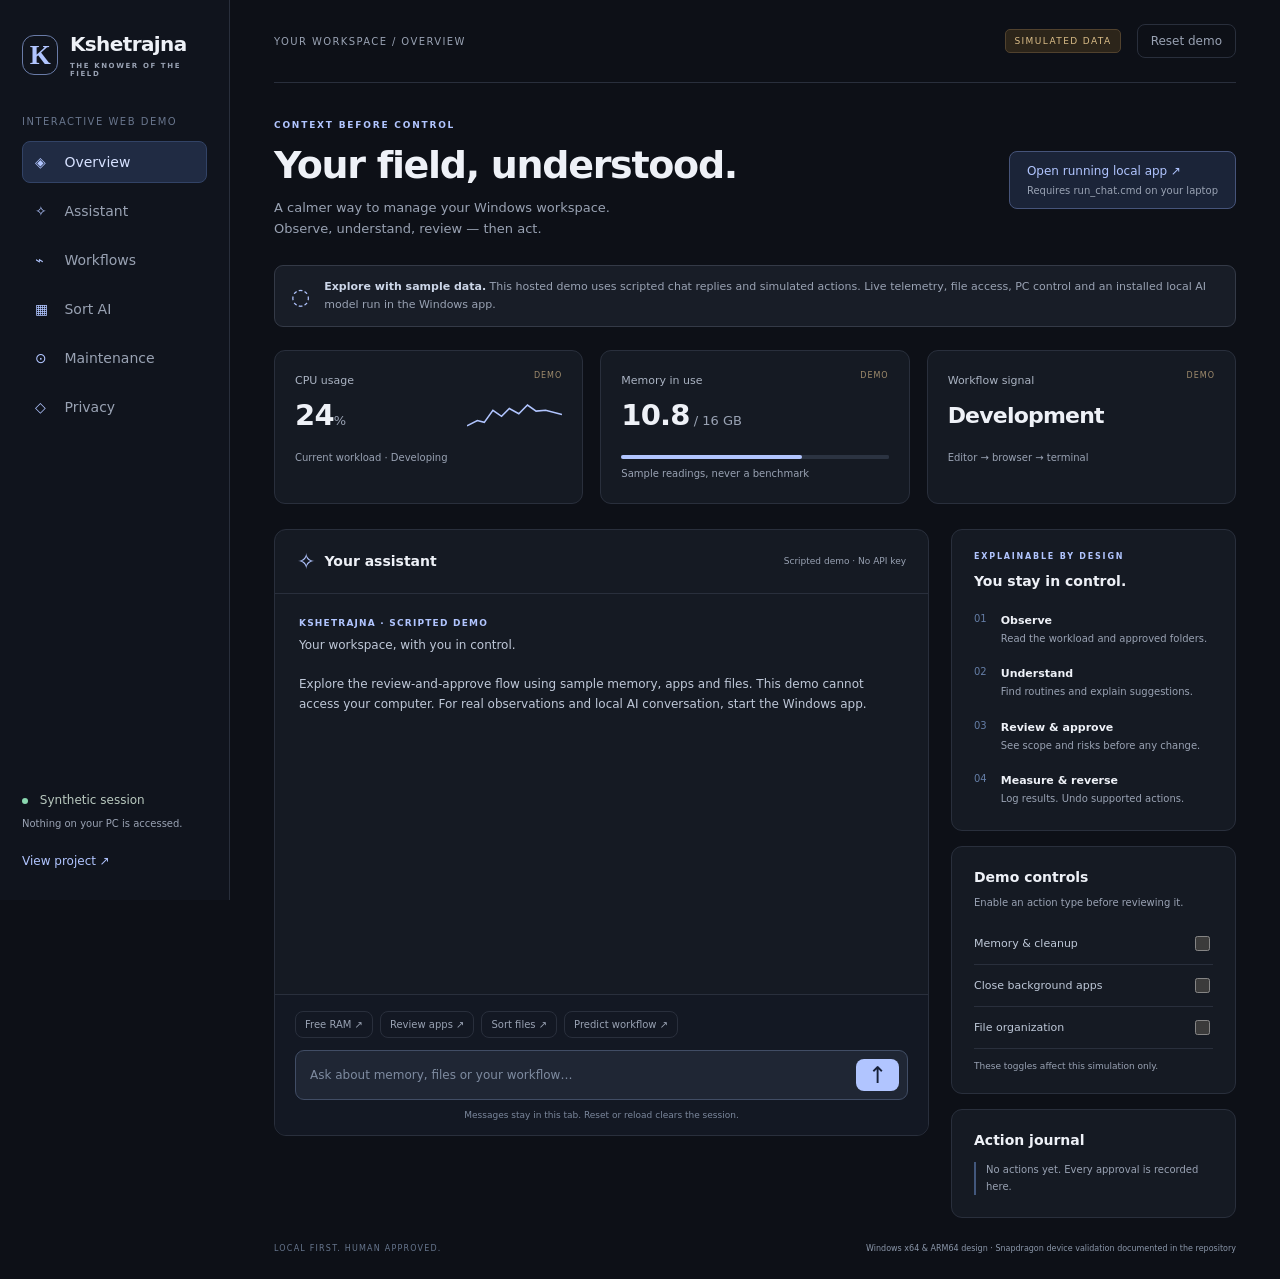
==== web-demo/index.html @ a4f3ab40 "Integrate local AI chat, reviewed PC controls and Vercel web demo" ====
<!doctype html>
<html lang="en">
<head>
  <meta charset="utf-8">
  <meta name="viewport" content="width=device-width, initial-scale=1">
  <meta name="description" content="Explore Kshetrajna, a privacy-first Windows assistant for workflows, resources and local files. Interactive synthetic demo.">
  <title>Kshetrajna — Your field, understood</title>
  <link rel="stylesheet" href="styles.css">
  <script src="demo.js" defer></script>
</head>
<body>
  <aside class="sidebar">
    <a class="brand" href="#"><span class="brand-mark">K</span><span>Kshetrajna<small>THE KNOWER OF THE FIELD</small></span></a>
    <div class="edition">INTERACTIVE WEB DEMO</div>
    <nav aria-label="Explore the demo">
      <button class="nav-item active" data-prompt="Show my PC overview"><span>◈</span> Overview</button>
      <button class="nav-item" data-prompt="Help me free RAM"><span>✧</span> Assistant</button>
      <button class="nav-item" data-prompt="Predict my next workflow"><span>⌁</span> Workflows</button>
      <button class="nav-item" data-prompt="Organize my Downloads"><span>▦</span> Sort AI</button>
      <button class="nav-item" data-prompt="Review temporary files"><span>⊙</span> Maintenance</button>
      <button class="nav-item" data-prompt="Explain privacy controls"><span>◇</span> Privacy</button>
    </nav>
    <div class="sidebar-bottom"><span class="status-dot"></span> Synthetic session<small>Nothing on your PC is accessed.</small><a href="https://github.com/Team-SankatMochan/KSHETRAJNA-OS/tree/experimental/sort-ai-jarvis" target="_blank" rel="noopener noreferrer">View project ↗</a></div>
  </aside>
  <main>
    <header><span>YOUR WORKSPACE / OVERVIEW</span><div class="header-actions"><span class="demo-badge">SIMULATED DATA</span><button id="reset" class="quiet">Reset demo</button></div></header>
    <section class="intro"><div><div class="eyebrow">CONTEXT BEFORE CONTROL</div><h1>Your field, understood.</h1><p>A calmer way to manage your Windows workspace.<br>Observe, understand, review — then act.</p></div><a class="local-link" href="http://127.0.0.1:8765/#chat">Open running local app ↗<small>Requires run_chat.cmd on your laptop</small></a></section>
    <div class="notice"><span>◌</span><p><strong>Explore with sample data.</strong> This hosted demo uses scripted chat replies and simulated actions. Live telemetry, file access, PC control and an installed local AI model run in the Windows app.</p></div>
    <section class="metrics" aria-label="Synthetic system metrics">
      <article class="metric"><span>CPU usage <small>DEMO</small></span><div><strong>24<span>%</span></strong><svg viewBox="0 0 110 35" aria-hidden="true"><path d="M0 30 L12 24 L20 26 L30 12 L40 19 L49 10 L60 16 L70 6 L80 13 L91 12 L110 17"/></svg></div><p>Current workload · Developing</p></article>
      <article class="metric"><span>Memory in use <small>DEMO</small></span><div><strong id="memory">10.8<span> / 16 GB</span></strong></div><progress id="memory-bar" max="16" value="10.8" aria-label="Synthetic RAM usage"></progress><p>Sample readings, never a benchmark</p></article>
      <article class="metric"><span>Workflow signal <small>DEMO</small></span><div><strong class="word">Development</strong></div><p>Editor → browser → terminal</p></article>
    </section>
    <section class="workspace">
      <div class="chat-panel">
        <div class="panel-heading"><div><span class="assistant-symbol">✧</span><h2>Your assistant</h2></div><span class="muted">Scripted demo · No API key</span></div>
        <div id="messages" class="messages" role="log" aria-label="Demo conversation" aria-live="polite"></div>
        <div class="composer-wrap"><div class="shortcuts"><button data-prompt="Help me free RAM">Free RAM ↗</button><button data-prompt="Review idle apps">Review apps ↗</button><button data-prompt="Organize my Downloads">Sort files ↗</button><button data-prompt="Predict my next workflow">Predict workflow ↗</button></div><form id="chat-form"><label class="sr-only" for="prompt">Ask the demo assistant</label><input id="prompt" placeholder="Ask about memory, files or your workflow…" maxlength="2000" autocomplete="off"><button type="submit" aria-label="Send message">↑</button></form><small>Messages stay in this tab. Reset or reload clears the session.</small></div>
      </div>
      <aside class="insights">
        <article class="side-card"><div class="eyebrow">EXPLAINABLE BY DESIGN</div><h2>You stay in control.</h2><ol><li><span>01</span><div><strong>Observe</strong><p>Read the workload and approved folders.</p></div></li><li><span>02</span><div><strong>Understand</strong><p>Find routines and explain suggestions.</p></div></li><li><span>03</span><div><strong>Review & approve</strong><p>See scope and risks before any change.</p></div></li><li><span>04</span><div><strong>Measure & reverse</strong><p>Log results. Undo supported actions.</p></div></li></ol></article>
        <article class="side-card controls"><h2>Demo controls</h2><p>Enable an action type before reviewing it.</p><label><span>Memory & cleanup</span><input id="allow-maintenance" type="checkbox"></label><label><span>Close background apps</span><input id="allow-close" type="checkbox"></label><label><span>File organization</span><input id="allow-sort" type="checkbox"></label><small>These toggles affect this simulation only.</small></article>
        <article class="side-card journal"><h2>Action journal</h2><ul id="journal"><li>No actions yet. Every approval is recorded here.</li></ul></article>
      </aside>
    </section>
    <footer>LOCAL FIRST. HUMAN APPROVED.<span>Windows x64 & ARM64 design · Snapdragon device validation documented in the repository</span></footer>
  </main>
  <dialog id="review-dialog" aria-labelledby="review-title"><div class="eyebrow">REVIEW BEFORE APPROVAL · DEMO</div><h2 id="review-title"></h2><p id="review-detail"></p><p id="review-risk" class="risk"></p><div class="dialog-actions"><button id="cancel-review" class="quiet">Cancel</button><button id="approve-review" class="primary">Approve simulation</button></div></dialog>
</body>
</html>
---- web-demo/styles.css ----
:root{color-scheme:dark;--bg:#0d1017;--panel:#151a23;--line:#292f3c;--muted:#99a2b3;--text:#eef1f7;--accent:#b1c5ff;--green:#8bd8b0;font-family:Inter,Segoe UI,system-ui,sans-serif;font-size:14px}
*{box-sizing:border-box}body{margin:0;background:var(--bg);color:var(--text)}button,input{font:inherit}button,a,input{outline-offset:4px}button{cursor:pointer}button:disabled{cursor:default;opacity:.55}a{color:var(--accent);text-decoration:none}p{color:var(--muted);line-height:1.65}button{border:1px solid var(--line);color:var(--text);background:#1b2230;border-radius:8px;padding:9px 13px}button:hover:not(:disabled){border-color:#7f93c9;background:#263045}.sidebar{position:fixed;inset:0 auto 0 0;width:230px;border-right:1px solid var(--line);padding:32px 22px;background:#10141d;display:flex;flex-direction:column}.brand{display:flex;gap:12px;align-items:center;color:var(--text);font-size:20px;font-weight:650;letter-spacing:-.6px}.brand-mark{display:grid;place-items:center;width:38px;height:40px;border:1px solid #697ba7;border-radius:12px;color:var(--accent);font-family:Georgia,serif;font-size:27px}.brand small{display:block;font-size:7px;letter-spacing:1.6px;color:var(--muted);margin-top:6px}.edition{margin:38px 0 14px;color:#68758c;font-size:10px;letter-spacing:1.5px}nav{display:grid;gap:7px}.nav-item{text-align:left;background:none;border-color:transparent;color:var(--muted);padding:12px}.nav-item span{display:inline-block;width:25px;color:var(--accent)}.nav-item.active{background:#202b43;color:#d6e1ff;border-color:#324366}.sidebar-bottom{margin-top:auto;padding-top:35px;color:#b9c9bf;font-size:12px}.status-dot{display:inline-block;width:6px;height:6px;border-radius:50%;background:var(--green);margin-right:8px}.sidebar-bottom small{display:block;margin-top:9px;color:var(--muted);line-height:1.6}.sidebar-bottom a{display:inline-block;margin-top:22px}main{margin-left:230px;padding:0 44px;max-width:1600px}header{height:83px;display:flex;align-items:center;justify-content:space-between;border-bottom:1px solid var(--line);font-size:10px;letter-spacing:1.4px;color:var(--muted)}.header-actions{display:flex;gap:16px;align-items:center}.demo-badge{color:#dabd88;background:#2c251a;border:1px solid #51422e;padding:6px 8px;border-radius:5px;font-size:9px}.quiet{background:transparent;color:var(--muted);font-size:12px}.intro{padding:37px 0 25px;display:flex;align-items:center;justify-content:space-between;gap:25px}.eyebrow{font-size:9px;letter-spacing:1.8px;color:var(--accent);font-weight:650}h1{font-size:38px;letter-spacing:-1.3px;font-weight:550;margin:13px 0 10px}.intro p{margin:0;font-size:13px}.local-link{border:1px solid #46547a;background:#1b2438;border-radius:8px;padding:12px 17px;font-size:12px}.local-link small{display:block;margin-top:7px;color:var(--muted);font-size:10px}.notice{border:1px solid #343a47;border-radius:9px;display:flex;align-items:center;gap:14px;padding:12px 16px;background:#181d27;margin-bottom:23px}.notice>span{font-size:22px;color:var(--accent)}.notice p{font-size:11px;margin:0}.notice strong{color:#ccd6e8}.metrics{display:grid;grid-template-columns:1fr 1fr 1fr;gap:17px;margin-bottom:25px}.metric{background:var(--panel);border:1px solid var(--line);border-radius:11px;padding:20px}.metric>span{color:#aab3c2;font-size:11px}.metric small{float:right;font-size:8px;letter-spacing:1px;color:#a08c6d}.metric>div{display:flex;align-items:center;justify-content:space-between;min-height:56px}.metric strong{font-size:29px;font-weight:550;letter-spacing:-.8px}.metric strong span{font-size:13px;color:var(--muted);font-weight:400;letter-spacing:0}.metric .word{font-size:22px}.metric svg{width:95px;height:34px}.metric svg path{stroke:var(--accent);stroke-width:1.8;fill:none}.metric p{font-size:10px;margin:7px 0 0}progress{appearance:none;width:100%;height:4px;border:0;border-radius:4px;background:#2b3341}progress::-webkit-progress-bar{background:#2b3341;border-radius:4px}progress::-webkit-progress-value{background:var(--accent);border-radius:4px}progress::-moz-progress-bar{background:var(--accent);border-radius:4px}.workspace{display:grid;grid-template-columns:minmax(0,1fr) 285px;gap:22px;align-items:start}.chat-panel{border:1px solid var(--line);border-radius:12px;background:var(--panel);overflow:hidden}.panel-heading{display:flex;justify-content:space-between;align-items:center;gap:12px;padding:19px 22px;border-bottom:1px solid var(--line)}.panel-heading>div{display:flex;align-items:center;gap:9px}.assistant-symbol{color:var(--accent);font-size:22px}h2{font-size:14px;font-weight:550;margin:0}.muted{font-size:9px;color:var(--muted)}.messages{height:400px;overflow-y:auto;padding:24px;scroll-behavior:smooth}.message{margin:0 0 25px}.speaker{font-size:9px;letter-spacing:1.2px;font-weight:600;color:var(--accent);margin-bottom:8px}.message.user .speaker{color:#bfb0dc}.message p{font-size:12px;margin:0;white-space:pre-wrap;color:#bfc8d8}.action-card{border:1px solid #3b4761;border-radius:9px;margin-top:13px;padding:15px;background:#1b2331}.action-card h3{font-size:12px;margin:0 0 6px;font-weight:550}.action-card p{font-size:11px}.action-card button{margin-top:12px;font-size:11px}.action-card small{display:block;font-size:10px;color:#b3bcce;margin-top:8px;line-height:1.5}.composer-wrap{padding:16px 20px 15px;border-top:1px solid var(--line);background:#131823}.shortcuts{display:flex;gap:7px;flex-wrap:wrap;margin-bottom:12px}.shortcuts button{background:transparent;font-size:10px;color:var(--muted);padding:7px 9px}form{display:flex;gap:10px;background:#1f2634;padding:8px;border:1px solid #414d65;border-radius:9px}form input{width:100%;background:transparent;color:var(--text);border:0;padding:4px 6px;font-size:12px}form input::placeholder{color:#7e8ba0}form button{background:var(--accent);color:#172137;padding:2px 11px;font-size:23px;border-color:transparent}.composer-wrap>small{display:block;font-size:9px;color:#7b879c;margin-top:10px;text-align:center}.insights{display:grid;gap:15px}.side-card{padding:22px;border:1px solid var(--line);border-radius:11px;background:var(--panel)}.side-card>.eyebrow{font-size:8px;margin-bottom:12px}.side-card ol{list-style:none;padding:0;margin:22px 0 0;display:grid;gap:17px}.side-card li{display:flex;gap:14px}.side-card li>span{font-size:10px;color:#647da5;padding-top:2px}.side-card strong{font-size:11px;font-weight:550}.side-card li p{font-size:10px;margin:4px 0 0}.controls>p{font-size:10px;margin:10px 0 12px}.controls label{display:flex;justify-content:space-between;align-items:center;gap:8px;font-size:11px;color:#bec8d8;padding:10px 0;border-bottom:1px solid var(--line)}.controls input{accent-color:#adc3ff;width:15px;height:15px}.controls small{font-size:9px;color:var(--muted);display:block;margin-top:12px}.journal ul{padding:0;list-style:none;margin:14px 0 0;display:grid;gap:12px}.journal li{font-size:10px;color:var(--muted);line-height:1.65;display:block;border-left:2px solid #42577c;padding-left:10px}footer{display:flex;justify-content:space-between;gap:20px;color:#66758d;font-size:8px;letter-spacing:1.2px;padding:26px 0}footer span{letter-spacing:0;color:#8a96a9;text-align:right}dialog{width:min(490px,calc(100% - 30px));background:#1a202d;border:1px solid #526184;border-radius:14px;padding:27px;color:var(--text)}dialog::backdrop{background:#060912bb}dialog h2{font-size:20px;margin-top:14px}dialog p{font-size:13px;white-space:pre-wrap}.risk{border:1px solid #625038;background:#2a241d;padding:12px;border-radius:7px;color:#e0c295}.dialog-actions{display:flex;justify-content:flex-end;gap:12px;margin-top:24px}.primary{background:var(--accent);color:#19223a;border-color:var(--accent)}.sr-only{position:absolute;width:1px;height:1px;padding:0;overflow:hidden;clip:rect(0,0,0,0);white-space:nowrap;border:0}
@media(min-width:1500px){main{padding:0 65px}.messages{height:440px}}
@media(max-width:1100px){.sidebar{width:195px;padding:28px 17px}.brand{font-size:17px}main{margin-left:195px;padding:0 25px}.workspace{grid-template-columns:minmax(0,1fr) 245px}.metric{padding:16px}.metric svg{width:60px}.metric .word{font-size:18px}.panel-heading{align-items:start;flex-direction:column;gap:5px}}
@media(max-width:850px){.sidebar{position:static;width:100%;padding:18px 22px;border-bottom:1px solid var(--line);border-right:0}.edition,.sidebar-bottom{display:none}nav{display:flex;overflow:auto;margin-top:16px;gap:4px}.nav-item{white-space:nowrap;font-size:11px;padding:8px}.nav-item span{width:18px}main{margin:0;padding:0 22px}header{height:65px}.workspace{grid-template-columns:1fr}.insights{grid-template-columns:1fr 1fr}.journal{grid-column:1/-1}.intro{padding-top:29px}.metrics{gap:10px}.metric strong{font-size:23px}.metric .word{font-size:17px}.metric svg{display:none}.messages{height:390px}.panel-heading{flex-direction:row;align-items:center}}
@media(max-width:520px){main{padding:0 16px}header>span{font-size:8px;letter-spacing:.6px}.header-actions{gap:7px}.demo-badge{font-size:7px}h1{font-size:31px}.intro{display:block}.local-link{display:inline-block;margin-top:20px}.metrics{grid-template-columns:1fr}.metric>div{min-height:40px}.metric{padding:15px}.metric svg{display:block;width:100px}.metric strong{font-size:25px}.metric .word{font-size:22px}.metric p{font-size:10px}.insights{grid-template-columns:1fr}.journal{grid-column:auto}.notice{align-items:start}.notice p{font-size:10px}.messages{padding:19px;height:360px}.panel-heading{padding:15px}.muted{font-size:8px}.composer-wrap{padding:13px}footer{display:block;line-height:1.8}footer span{display:block;text-align:left;margin-top:8px}}
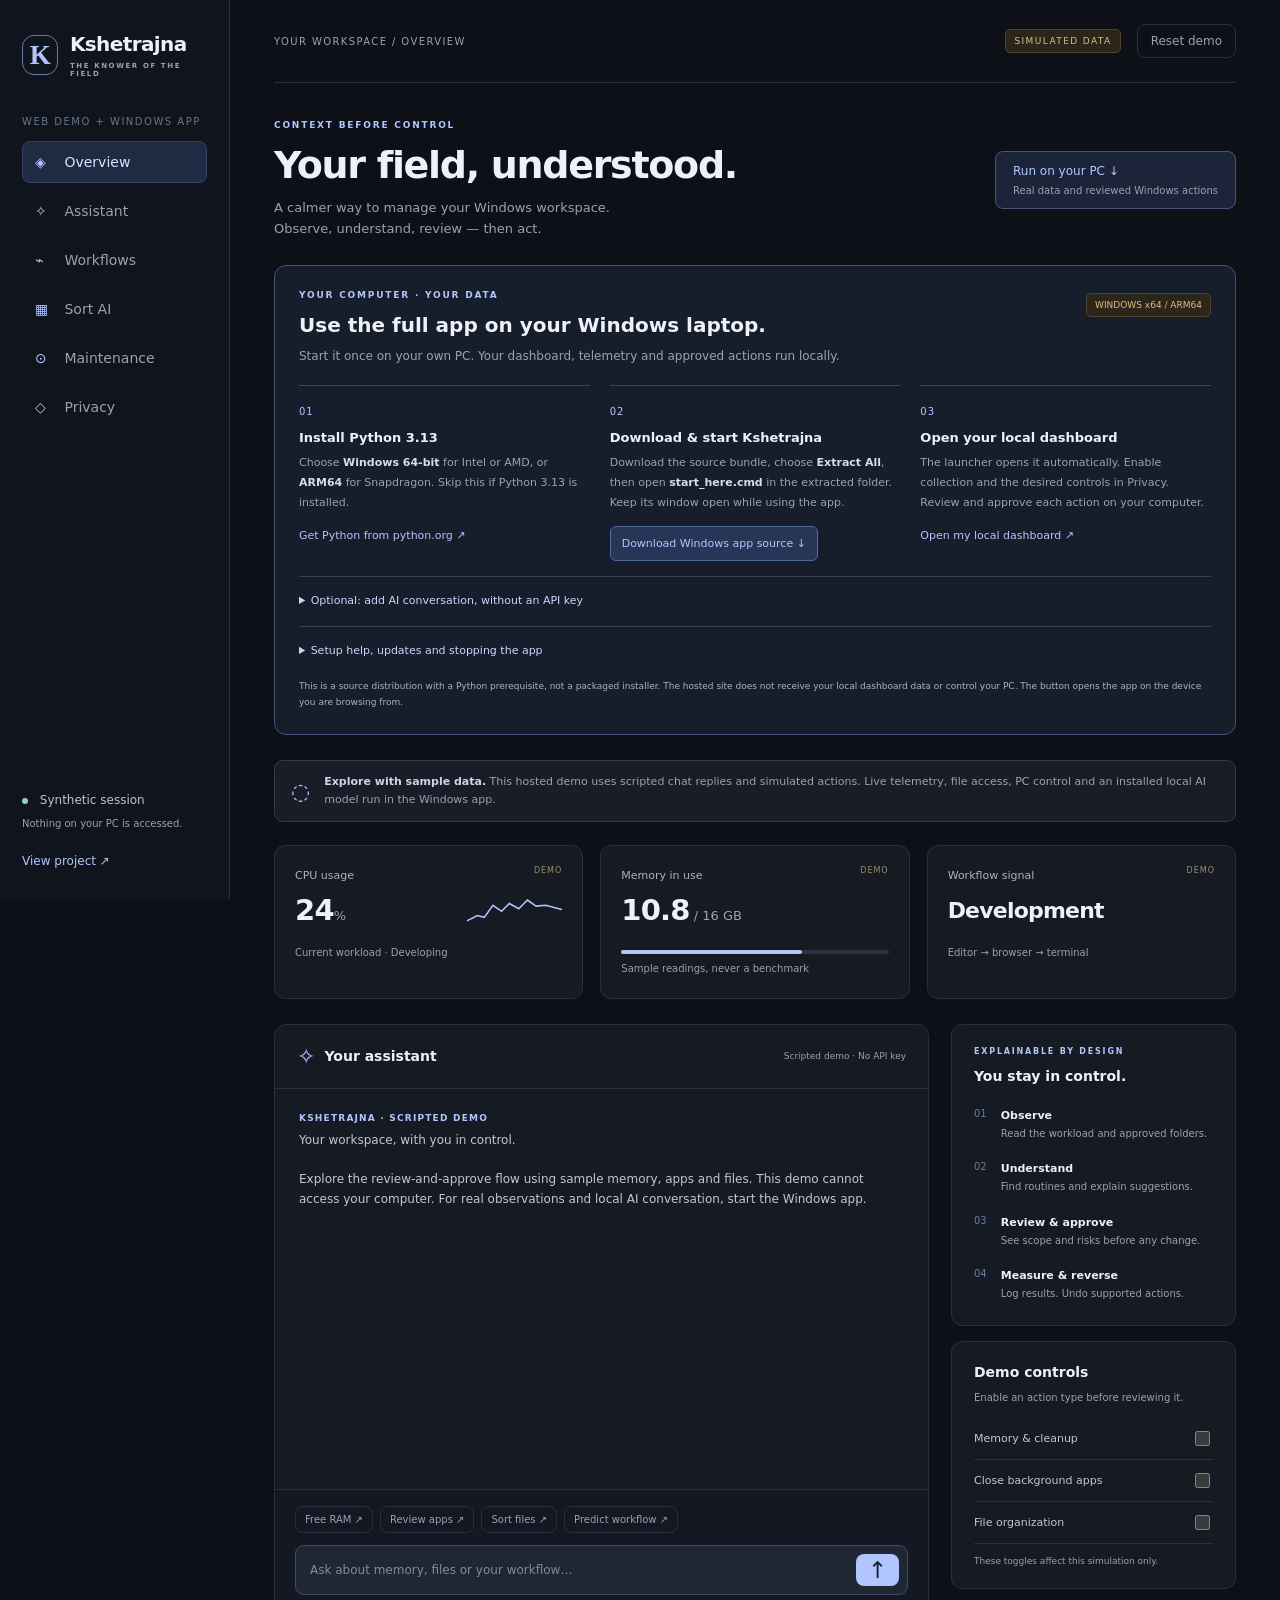
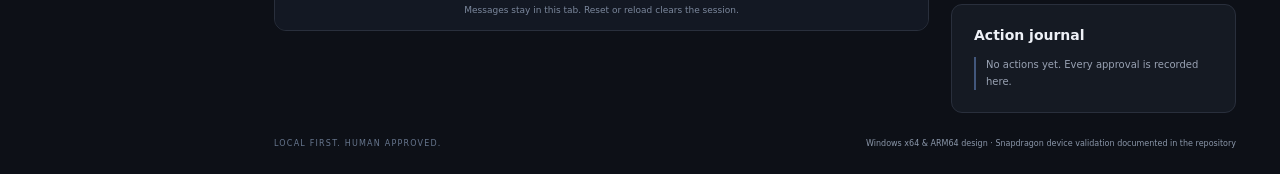
==== commit 34ebb89c: "Add public Windows setup and local dashboard launch flow" ====
--- a/web-demo/index.html
+++ b/web-demo/index.html
@@ -11,7 +11,7 @@
 <body>
   <aside class="sidebar">
     <a class="brand" href="#"><span class="brand-mark">K</span><span>Kshetrajna<small>THE KNOWER OF THE FIELD</small></span></a>
-    <div class="edition">INTERACTIVE WEB DEMO</div>
+    <div class="edition">WEB DEMO + WINDOWS APP</div>
     <nav aria-label="Explore the demo">
       <button class="nav-item active" data-prompt="Show my PC overview"><span>◈</span> Overview</button>
       <button class="nav-item" data-prompt="Help me free RAM"><span>✧</span> Assistant</button>
@@ -24,7 +24,18 @@
   </aside>
   <main>
     <header><span>YOUR WORKSPACE / OVERVIEW</span><div class="header-actions"><span class="demo-badge">SIMULATED DATA</span><button id="reset" class="quiet">Reset demo</button></div></header>
-    <section class="intro"><div><div class="eyebrow">CONTEXT BEFORE CONTROL</div><h1>Your field, understood.</h1><p>A calmer way to manage your Windows workspace.<br>Observe, understand, review — then act.</p></div><a class="local-link" href="http://127.0.0.1:8765/#chat">Open running local app ↗<small>Requires run_chat.cmd on your laptop</small></a></section>
+    <section class="intro"><div><div class="eyebrow">CONTEXT BEFORE CONTROL</div><h1>Your field, understood.</h1><p>A calmer way to manage your Windows workspace.<br>Observe, understand, review — then act.</p></div><a class="local-link" href="#local-setup">Run on your PC ↓<small>Real data and reviewed Windows actions</small></a></section>
+    <section id="local-setup" class="local-setup" aria-labelledby="setup-title">
+      <div class="setup-heading"><div><div class="eyebrow">YOUR COMPUTER · YOUR DATA</div><h2 id="setup-title">Use the full app on your Windows laptop.</h2><p>Start it once on your own PC. Your dashboard, telemetry and approved actions run locally.</p></div><span class="demo-badge">WINDOWS x64 / ARM64</span></div>
+      <div class="setup-steps">
+        <article><span class="step-number">01</span><h3>Install Python 3.13</h3><p>Choose <strong>Windows 64-bit</strong> for Intel or AMD, or <strong>ARM64</strong> for Snapdragon. Skip this if Python 3.13 is installed.</p><a href="https://www.python.org/downloads/release/python-31316/" target="_blank" rel="noopener noreferrer">Get Python from python.org ↗</a></article>
+        <article><span class="step-number">02</span><h3>Download & start Kshetrajna</h3><p>Download the source bundle, choose <strong>Extract All</strong>, then open <strong>start_here.cmd</strong> in the extracted folder. Keep its window open while using the app.</p><a class="download-app" href="https://github.com/Team-SankatMochan/KSHETRAJNA-OS/archive/refs/heads/experimental/sort-ai-jarvis.zip">Download Windows app source ↓</a></article>
+        <article><span class="step-number">03</span><h3>Open your local dashboard</h3><p>The launcher opens it automatically. Enable collection and the desired controls in Privacy. Review and approve each action on your computer.</p><a href="http://127.0.0.1:8765/#chat" target="_blank" rel="noopener noreferrer">Open my local dashboard ↗</a></article>
+      </div>
+      <details><summary>Optional: add AI conversation, without an API key</summary><p>Install <a href="https://ollama.com/download/windows" target="_blank" rel="noopener noreferrer">Ollama for Windows</a> and download a local model suitable for your device. Start Kshetrajna, select the installed model in Chat, and enable local AI. Live PC tools work without a model. Model speed and runtime compatibility depend on your hardware; Snapdragon inference needs separate device testing.</p></details>
+      <details><summary>Setup help, updates and stopping the app</summary><p>If the local page cannot be reached, start <strong>start_here.cmd</strong> first and check its window for errors. If Python is missing, install 3.13 and rerun. If port 8765 is busy, use <strong>start_here.cmd --port 8767</strong> and open the address printed by the launcher. To stop, press Ctrl+C in its window. Download and extract a fresh bundle for updates; history stays in your Windows user profile. <a href="https://github.com/Team-SankatMochan/KSHETRAJNA-OS/blob/experimental/sort-ai-jarvis/docs/WINDOWS_QUICKSTART.md" target="_blank" rel="noopener noreferrer">Full setup guide ↗</a></p></details>
+      <p class="setup-boundary">This is a source distribution with a Python prerequisite, not a packaged installer. The hosted site does not receive your local dashboard data or control your PC. The button opens the app on the device you are browsing from.</p>
+    </section>
     <div class="notice"><span>◌</span><p><strong>Explore with sample data.</strong> This hosted demo uses scripted chat replies and simulated actions. Live telemetry, file access, PC control and an installed local AI model run in the Windows app.</p></div>
     <section class="metrics" aria-label="Synthetic system metrics">
       <article class="metric"><span>CPU usage <small>DEMO</small></span><div><strong>24<span>%</span></strong><svg viewBox="0 0 110 35" aria-hidden="true"><path d="M0 30 L12 24 L20 26 L30 12 L40 19 L49 10 L60 16 L70 6 L80 13 L91 12 L110 17"/></svg></div><p>Current workload · Developing</p></article>
--- a/web-demo/styles.css
+++ b/web-demo/styles.css
@@ -1,5 +1,7 @@
 :root{color-scheme:dark;--bg:#0d1017;--panel:#151a23;--line:#292f3c;--muted:#99a2b3;--text:#eef1f7;--accent:#b1c5ff;--green:#8bd8b0;font-family:Inter,Segoe UI,system-ui,sans-serif;font-size:14px}
 *{box-sizing:border-box}body{margin:0;background:var(--bg);color:var(--text)}button,input{font:inherit}button,a,input{outline-offset:4px}button{cursor:pointer}button:disabled{cursor:default;opacity:.55}a{color:var(--accent);text-decoration:none}p{color:var(--muted);line-height:1.65}button{border:1px solid var(--line);color:var(--text);background:#1b2230;border-radius:8px;padding:9px 13px}button:hover:not(:disabled){border-color:#7f93c9;background:#263045}.sidebar{position:fixed;inset:0 auto 0 0;width:230px;border-right:1px solid var(--line);padding:32px 22px;background:#10141d;display:flex;flex-direction:column}.brand{display:flex;gap:12px;align-items:center;color:var(--text);font-size:20px;font-weight:650;letter-spacing:-.6px}.brand-mark{display:grid;place-items:center;width:38px;height:40px;border:1px solid #697ba7;border-radius:12px;color:var(--accent);font-family:Georgia,serif;font-size:27px}.brand small{display:block;font-size:7px;letter-spacing:1.6px;color:var(--muted);margin-top:6px}.edition{margin:38px 0 14px;color:#68758c;font-size:10px;letter-spacing:1.5px}nav{display:grid;gap:7px}.nav-item{text-align:left;background:none;border-color:transparent;color:var(--muted);padding:12px}.nav-item span{display:inline-block;width:25px;color:var(--accent)}.nav-item.active{background:#202b43;color:#d6e1ff;border-color:#324366}.sidebar-bottom{margin-top:auto;padding-top:35px;color:#b9c9bf;font-size:12px}.status-dot{display:inline-block;width:6px;height:6px;border-radius:50%;background:var(--green);margin-right:8px}.sidebar-bottom small{display:block;margin-top:9px;color:var(--muted);line-height:1.6}.sidebar-bottom a{display:inline-block;margin-top:22px}main{margin-left:230px;padding:0 44px;max-width:1600px}header{height:83px;display:flex;align-items:center;justify-content:space-between;border-bottom:1px solid var(--line);font-size:10px;letter-spacing:1.4px;color:var(--muted)}.header-actions{display:flex;gap:16px;align-items:center}.demo-badge{color:#dabd88;background:#2c251a;border:1px solid #51422e;padding:6px 8px;border-radius:5px;font-size:9px}.quiet{background:transparent;color:var(--muted);font-size:12px}.intro{padding:37px 0 25px;display:flex;align-items:center;justify-content:space-between;gap:25px}.eyebrow{font-size:9px;letter-spacing:1.8px;color:var(--accent);font-weight:650}h1{font-size:38px;letter-spacing:-1.3px;font-weight:550;margin:13px 0 10px}.intro p{margin:0;font-size:13px}.local-link{border:1px solid #46547a;background:#1b2438;border-radius:8px;padding:12px 17px;font-size:12px}.local-link small{display:block;margin-top:7px;color:var(--muted);font-size:10px}.notice{border:1px solid #343a47;border-radius:9px;display:flex;align-items:center;gap:14px;padding:12px 16px;background:#181d27;margin-bottom:23px}.notice>span{font-size:22px;color:var(--accent)}.notice p{font-size:11px;margin:0}.notice strong{color:#ccd6e8}.metrics{display:grid;grid-template-columns:1fr 1fr 1fr;gap:17px;margin-bottom:25px}.metric{background:var(--panel);border:1px solid var(--line);border-radius:11px;padding:20px}.metric>span{color:#aab3c2;font-size:11px}.metric small{float:right;font-size:8px;letter-spacing:1px;color:#a08c6d}.metric>div{display:flex;align-items:center;justify-content:space-between;min-height:56px}.metric strong{font-size:29px;font-weight:550;letter-spacing:-.8px}.metric strong span{font-size:13px;color:var(--muted);font-weight:400;letter-spacing:0}.metric .word{font-size:22px}.metric svg{width:95px;height:34px}.metric svg path{stroke:var(--accent);stroke-width:1.8;fill:none}.metric p{font-size:10px;margin:7px 0 0}progress{appearance:none;width:100%;height:4px;border:0;border-radius:4px;background:#2b3341}progress::-webkit-progress-bar{background:#2b3341;border-radius:4px}progress::-webkit-progress-value{background:var(--accent);border-radius:4px}progress::-moz-progress-bar{background:var(--accent);border-radius:4px}.workspace{display:grid;grid-template-columns:minmax(0,1fr) 285px;gap:22px;align-items:start}.chat-panel{border:1px solid var(--line);border-radius:12px;background:var(--panel);overflow:hidden}.panel-heading{display:flex;justify-content:space-between;align-items:center;gap:12px;padding:19px 22px;border-bottom:1px solid var(--line)}.panel-heading>div{display:flex;align-items:center;gap:9px}.assistant-symbol{color:var(--accent);font-size:22px}h2{font-size:14px;font-weight:550;margin:0}.muted{font-size:9px;color:var(--muted)}.messages{height:400px;overflow-y:auto;padding:24px;scroll-behavior:smooth}.message{margin:0 0 25px}.speaker{font-size:9px;letter-spacing:1.2px;font-weight:600;color:var(--accent);margin-bottom:8px}.message.user .speaker{color:#bfb0dc}.message p{font-size:12px;margin:0;white-space:pre-wrap;color:#bfc8d8}.action-card{border:1px solid #3b4761;border-radius:9px;margin-top:13px;padding:15px;background:#1b2331}.action-card h3{font-size:12px;margin:0 0 6px;font-weight:550}.action-card p{font-size:11px}.action-card button{margin-top:12px;font-size:11px}.action-card small{display:block;font-size:10px;color:#b3bcce;margin-top:8px;line-height:1.5}.composer-wrap{padding:16px 20px 15px;border-top:1px solid var(--line);background:#131823}.shortcuts{display:flex;gap:7px;flex-wrap:wrap;margin-bottom:12px}.shortcuts button{background:transparent;font-size:10px;color:var(--muted);padding:7px 9px}form{display:flex;gap:10px;background:#1f2634;padding:8px;border:1px solid #414d65;border-radius:9px}form input{width:100%;background:transparent;color:var(--text);border:0;padding:4px 6px;font-size:12px}form input::placeholder{color:#7e8ba0}form button{background:var(--accent);color:#172137;padding:2px 11px;font-size:23px;border-color:transparent}.composer-wrap>small{display:block;font-size:9px;color:#7b879c;margin-top:10px;text-align:center}.insights{display:grid;gap:15px}.side-card{padding:22px;border:1px solid var(--line);border-radius:11px;background:var(--panel)}.side-card>.eyebrow{font-size:8px;margin-bottom:12px}.side-card ol{list-style:none;padding:0;margin:22px 0 0;display:grid;gap:17px}.side-card li{display:flex;gap:14px}.side-card li>span{font-size:10px;color:#647da5;padding-top:2px}.side-card strong{font-size:11px;font-weight:550}.side-card li p{font-size:10px;margin:4px 0 0}.controls>p{font-size:10px;margin:10px 0 12px}.controls label{display:flex;justify-content:space-between;align-items:center;gap:8px;font-size:11px;color:#bec8d8;padding:10px 0;border-bottom:1px solid var(--line)}.controls input{accent-color:#adc3ff;width:15px;height:15px}.controls small{font-size:9px;color:var(--muted);display:block;margin-top:12px}.journal ul{padding:0;list-style:none;margin:14px 0 0;display:grid;gap:12px}.journal li{font-size:10px;color:var(--muted);line-height:1.65;display:block;border-left:2px solid #42577c;padding-left:10px}footer{display:flex;justify-content:space-between;gap:20px;color:#66758d;font-size:8px;letter-spacing:1.2px;padding:26px 0}footer span{letter-spacing:0;color:#8a96a9;text-align:right}dialog{width:min(490px,calc(100% - 30px));background:#1a202d;border:1px solid #526184;border-radius:14px;padding:27px;color:var(--text)}dialog::backdrop{background:#060912bb}dialog h2{font-size:20px;margin-top:14px}dialog p{font-size:13px;white-space:pre-wrap}.risk{border:1px solid #625038;background:#2a241d;padding:12px;border-radius:7px;color:#e0c295}.dialog-actions{display:flex;justify-content:flex-end;gap:12px;margin-top:24px}.primary{background:var(--accent);color:#19223a;border-color:var(--accent)}.sr-only{position:absolute;width:1px;height:1px;padding:0;overflow:hidden;clip:rect(0,0,0,0);white-space:nowrap;border:0}
+.local-setup{margin-bottom:25px;padding:24px;background:#161e2c;border:1px solid #435477;border-radius:12px;scroll-margin-top:20px}.setup-heading{display:flex;align-items:start;justify-content:space-between;gap:20px}.setup-heading h2{font-size:20px;line-height:1.5;margin-top:10px}.setup-heading p{font-size:12px;margin:7px 0 18px}.setup-steps{display:grid;grid-template-columns:repeat(3,minmax(0,1fr));gap:20px}.setup-steps article{border-top:1px solid #3c4860;padding-top:16px}.step-number{font-size:10px;letter-spacing:1px;color:var(--accent)}.setup-steps h3{font-size:13px;font-weight:550;line-height:1.5;margin:10px 0 6px}.setup-steps p{font-size:11px;line-height:1.8;margin:0 0 13px}.setup-steps strong{color:#d3ddee;font-weight:550}.setup-steps a{font-size:11px;line-height:1.8;display:inline-block}.download-app{background:#263657;padding:7px 11px;border-radius:6px;border:1px solid #506a9b}.local-setup details{margin-top:15px;border-top:1px solid #35425a;padding-top:15px}.local-setup summary{cursor:pointer;font-size:11px;color:#c8d8fa;line-height:1.7}.local-setup details p{font-size:11px;margin-bottom:0}.setup-boundary{font-size:9px;line-height:1.8;margin:17px 0 0;color:#a6b3ca}.setup-heading .demo-badge{white-space:nowrap;margin-top:3px}
+@media(max-width:850px){.setup-steps{grid-template-columns:1fr}.setup-heading{flex-direction:column;gap:0}.setup-heading .demo-badge{margin-bottom:18px}.local-setup{padding:19px}.setup-steps p{margin-bottom:7px}}
 @media(min-width:1500px){main{padding:0 65px}.messages{height:440px}}
 @media(max-width:1100px){.sidebar{width:195px;padding:28px 17px}.brand{font-size:17px}main{margin-left:195px;padding:0 25px}.workspace{grid-template-columns:minmax(0,1fr) 245px}.metric{padding:16px}.metric svg{width:60px}.metric .word{font-size:18px}.panel-heading{align-items:start;flex-direction:column;gap:5px}}
 @media(max-width:850px){.sidebar{position:static;width:100%;padding:18px 22px;border-bottom:1px solid var(--line);border-right:0}.edition,.sidebar-bottom{display:none}nav{display:flex;overflow:auto;margin-top:16px;gap:4px}.nav-item{white-space:nowrap;font-size:11px;padding:8px}.nav-item span{width:18px}main{margin:0;padding:0 22px}header{height:65px}.workspace{grid-template-columns:1fr}.insights{grid-template-columns:1fr 1fr}.journal{grid-column:1/-1}.intro{padding-top:29px}.metrics{gap:10px}.metric strong{font-size:23px}.metric .word{font-size:17px}.metric svg{display:none}.messages{height:390px}.panel-heading{flex-direction:row;align-items:center}}
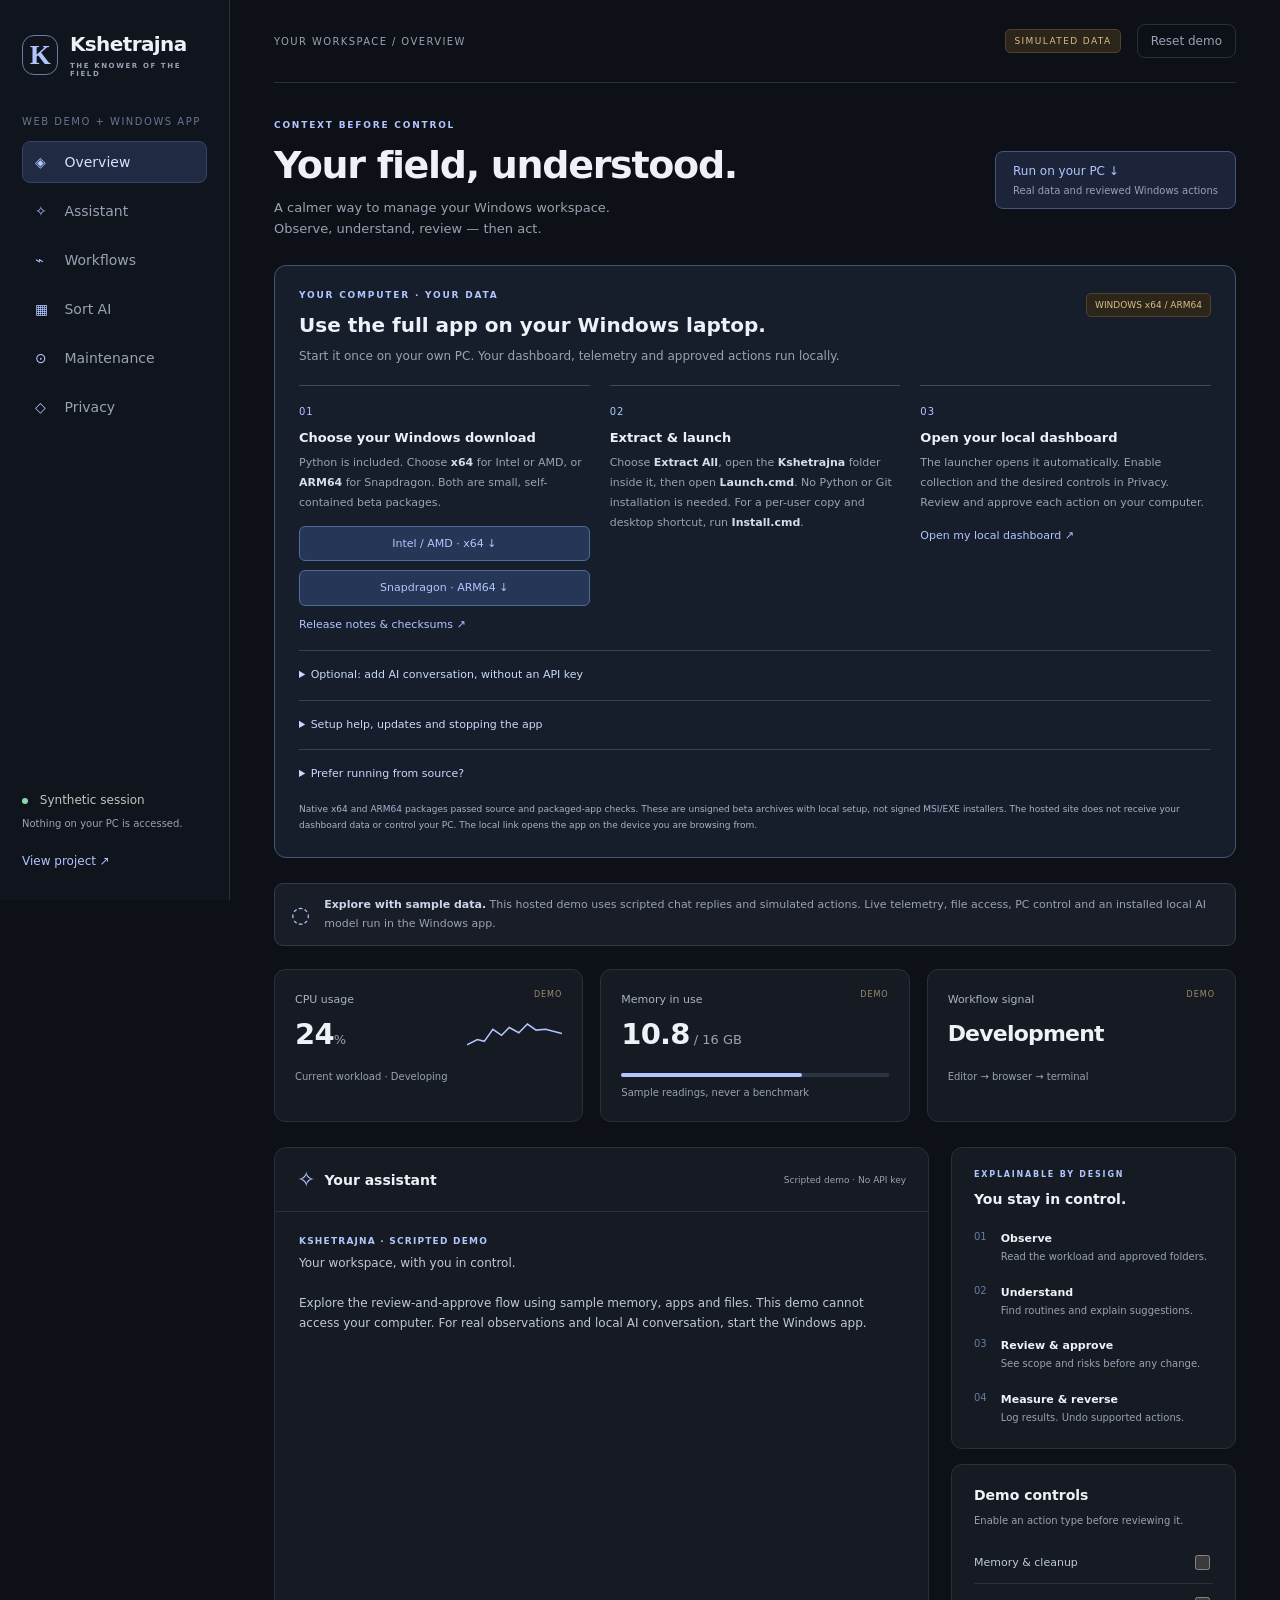
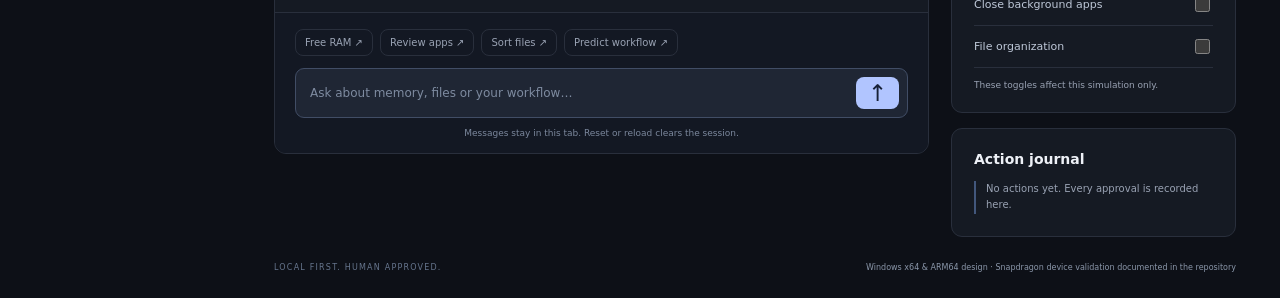
==== commit 051ba4ee: "Publish tested Windows download onboarding and deployment guide" ====
--- a/web-demo/index.html
+++ b/web-demo/index.html
@@ -20,7 +20,7 @@
       <button class="nav-item" data-prompt="Review temporary files"><span>⊙</span> Maintenance</button>
       <button class="nav-item" data-prompt="Explain privacy controls"><span>◇</span> Privacy</button>
     </nav>
-    <div class="sidebar-bottom"><span class="status-dot"></span> Synthetic session<small>Nothing on your PC is accessed.</small><a href="https://github.com/Team-SankatMochan/KSHETRAJNA-OS/tree/experimental/sort-ai-jarvis" target="_blank" rel="noopener noreferrer">View project ↗</a></div>
+    <div class="sidebar-bottom"><span class="status-dot"></span> Synthetic session<small>Nothing on your PC is accessed.</small><a href="https://github.com/Team-SankatMochan/KSHETRAJNA-OS" target="_blank" rel="noopener noreferrer">View project ↗</a></div>
   </aside>
   <main>
     <header><span>YOUR WORKSPACE / OVERVIEW</span><div class="header-actions"><span class="demo-badge">SIMULATED DATA</span><button id="reset" class="quiet">Reset demo</button></div></header>
@@ -28,13 +28,14 @@
     <section id="local-setup" class="local-setup" aria-labelledby="setup-title">
       <div class="setup-heading"><div><div class="eyebrow">YOUR COMPUTER · YOUR DATA</div><h2 id="setup-title">Use the full app on your Windows laptop.</h2><p>Start it once on your own PC. Your dashboard, telemetry and approved actions run locally.</p></div><span class="demo-badge">WINDOWS x64 / ARM64</span></div>
       <div class="setup-steps">
-        <article><span class="step-number">01</span><h3>Install Python 3.13</h3><p>Choose <strong>Windows 64-bit</strong> for Intel or AMD, or <strong>ARM64</strong> for Snapdragon. Skip this if Python 3.13 is installed.</p><a href="https://www.python.org/downloads/release/python-31316/" target="_blank" rel="noopener noreferrer">Get Python from python.org ↗</a></article>
-        <article><span class="step-number">02</span><h3>Download & start Kshetrajna</h3><p>Download the source bundle, choose <strong>Extract All</strong>, then open <strong>start_here.cmd</strong> in the extracted folder. Keep its window open while using the app.</p><a class="download-app" href="https://github.com/Team-SankatMochan/KSHETRAJNA-OS/archive/refs/heads/experimental/sort-ai-jarvis.zip">Download Windows app source ↓</a></article>
+        <article><span class="step-number">01</span><h3>Choose your Windows download</h3><p>Python is included. Choose <strong>x64</strong> for Intel or AMD, or <strong>ARM64</strong> for Snapdragon. Both are small, self-contained beta packages.</p><a class="download-app" href="https://github.com/Team-SankatMochan/KSHETRAJNA-OS/releases/download/v0.4.0/Kshetrajna-Windows-x64.zip">Intel / AMD · x64 ↓</a><a class="download-app" href="https://github.com/Team-SankatMochan/KSHETRAJNA-OS/releases/download/v0.4.0/Kshetrajna-Windows-arm64.zip">Snapdragon · ARM64 ↓</a><a href="https://github.com/Team-SankatMochan/KSHETRAJNA-OS/releases/tag/v0.4.0" target="_blank" rel="noopener noreferrer">Release notes & checksums ↗</a></article>
+        <article><span class="step-number">02</span><h3>Extract & launch</h3><p>Choose <strong>Extract All</strong>, open the <strong>Kshetrajna</strong> folder inside it, then open <strong>Launch.cmd</strong>. No Python or Git installation is needed. For a per-user copy and desktop shortcut, run <strong>Install.cmd</strong>.</p></article>
         <article><span class="step-number">03</span><h3>Open your local dashboard</h3><p>The launcher opens it automatically. Enable collection and the desired controls in Privacy. Review and approve each action on your computer.</p><a href="http://127.0.0.1:8765/#chat" target="_blank" rel="noopener noreferrer">Open my local dashboard ↗</a></article>
       </div>
       <details><summary>Optional: add AI conversation, without an API key</summary><p>Install <a href="https://ollama.com/download/windows" target="_blank" rel="noopener noreferrer">Ollama for Windows</a> and download a local model suitable for your device. Start Kshetrajna, select the installed model in Chat, and enable local AI. Live PC tools work without a model. Model speed and runtime compatibility depend on your hardware; Snapdragon inference needs separate device testing.</p></details>
-      <details><summary>Setup help, updates and stopping the app</summary><p>If the local page cannot be reached, start <strong>start_here.cmd</strong> first and check its window for errors. If Python is missing, install 3.13 and rerun. If port 8765 is busy, use <strong>start_here.cmd --port 8767</strong> and open the address printed by the launcher. To stop, press Ctrl+C in its window. Download and extract a fresh bundle for updates; history stays in your Windows user profile. <a href="https://github.com/Team-SankatMochan/KSHETRAJNA-OS/blob/experimental/sort-ai-jarvis/docs/WINDOWS_QUICKSTART.md" target="_blank" rel="noopener noreferrer">Full setup guide ↗</a></p></details>
-      <p class="setup-boundary">This is a source distribution with a Python prerequisite, not a packaged installer. The hosted site does not receive your local dashboard data or control your PC. The button opens the app on the device you are browsing from.</p>
+      <details><summary>Setup help, updates and stopping the app</summary><p>If the local page cannot be reached, start <strong>Launch.cmd</strong> first. Open <strong>Console.cmd</strong> for startup errors. If port 8765 is busy, use <strong>Console.cmd --port 8767</strong> and open the printed address. To stop, choose <strong>Quit Kshetrajna</strong> in Privacy. Download a fresh version for updates; history stays in your Windows user profile. <a href="https://github.com/Team-SankatMochan/KSHETRAJNA-OS/blob/main/docs/WINDOWS_QUICKSTART.md" target="_blank" rel="noopener noreferrer">Full setup guide ↗</a></p></details>
+      <details><summary>Prefer running from source?</summary><p><a href="https://github.com/Team-SankatMochan/KSHETRAJNA-OS/archive/refs/heads/main.zip">Download the source</a>, install <a href="https://www.python.org/downloads/release/python-31316/" target="_blank" rel="noopener noreferrer">Python 3.13</a> for your Windows architecture, extract the source, and open <strong>start_here.cmd</strong>. The prebuilt downloads above already include Python.</p></details>
+      <p class="setup-boundary">Native x64 and ARM64 packages passed source and packaged-app checks. These are unsigned beta archives with local setup, not signed MSI/EXE installers. The hosted site does not receive your dashboard data or control your PC. The local link opens the app on the device you are browsing from.</p>
     </section>
     <div class="notice"><span>◌</span><p><strong>Explore with sample data.</strong> This hosted demo uses scripted chat replies and simulated actions. Live telemetry, file access, PC control and an installed local AI model run in the Windows app.</p></div>
     <section class="metrics" aria-label="Synthetic system metrics">
--- a/web-demo/styles.css
+++ b/web-demo/styles.css
@@ -1,6 +1,7 @@
 :root{color-scheme:dark;--bg:#0d1017;--panel:#151a23;--line:#292f3c;--muted:#99a2b3;--text:#eef1f7;--accent:#b1c5ff;--green:#8bd8b0;font-family:Inter,Segoe UI,system-ui,sans-serif;font-size:14px}
 *{box-sizing:border-box}body{margin:0;background:var(--bg);color:var(--text)}button,input{font:inherit}button,a,input{outline-offset:4px}button{cursor:pointer}button:disabled{cursor:default;opacity:.55}a{color:var(--accent);text-decoration:none}p{color:var(--muted);line-height:1.65}button{border:1px solid var(--line);color:var(--text);background:#1b2230;border-radius:8px;padding:9px 13px}button:hover:not(:disabled){border-color:#7f93c9;background:#263045}.sidebar{position:fixed;inset:0 auto 0 0;width:230px;border-right:1px solid var(--line);padding:32px 22px;background:#10141d;display:flex;flex-direction:column}.brand{display:flex;gap:12px;align-items:center;color:var(--text);font-size:20px;font-weight:650;letter-spacing:-.6px}.brand-mark{display:grid;place-items:center;width:38px;height:40px;border:1px solid #697ba7;border-radius:12px;color:var(--accent);font-family:Georgia,serif;font-size:27px}.brand small{display:block;font-size:7px;letter-spacing:1.6px;color:var(--muted);margin-top:6px}.edition{margin:38px 0 14px;color:#68758c;font-size:10px;letter-spacing:1.5px}nav{display:grid;gap:7px}.nav-item{text-align:left;background:none;border-color:transparent;color:var(--muted);padding:12px}.nav-item span{display:inline-block;width:25px;color:var(--accent)}.nav-item.active{background:#202b43;color:#d6e1ff;border-color:#324366}.sidebar-bottom{margin-top:auto;padding-top:35px;color:#b9c9bf;font-size:12px}.status-dot{display:inline-block;width:6px;height:6px;border-radius:50%;background:var(--green);margin-right:8px}.sidebar-bottom small{display:block;margin-top:9px;color:var(--muted);line-height:1.6}.sidebar-bottom a{display:inline-block;margin-top:22px}main{margin-left:230px;padding:0 44px;max-width:1600px}header{height:83px;display:flex;align-items:center;justify-content:space-between;border-bottom:1px solid var(--line);font-size:10px;letter-spacing:1.4px;color:var(--muted)}.header-actions{display:flex;gap:16px;align-items:center}.demo-badge{color:#dabd88;background:#2c251a;border:1px solid #51422e;padding:6px 8px;border-radius:5px;font-size:9px}.quiet{background:transparent;color:var(--muted);font-size:12px}.intro{padding:37px 0 25px;display:flex;align-items:center;justify-content:space-between;gap:25px}.eyebrow{font-size:9px;letter-spacing:1.8px;color:var(--accent);font-weight:650}h1{font-size:38px;letter-spacing:-1.3px;font-weight:550;margin:13px 0 10px}.intro p{margin:0;font-size:13px}.local-link{border:1px solid #46547a;background:#1b2438;border-radius:8px;padding:12px 17px;font-size:12px}.local-link small{display:block;margin-top:7px;color:var(--muted);font-size:10px}.notice{border:1px solid #343a47;border-radius:9px;display:flex;align-items:center;gap:14px;padding:12px 16px;background:#181d27;margin-bottom:23px}.notice>span{font-size:22px;color:var(--accent)}.notice p{font-size:11px;margin:0}.notice strong{color:#ccd6e8}.metrics{display:grid;grid-template-columns:1fr 1fr 1fr;gap:17px;margin-bottom:25px}.metric{background:var(--panel);border:1px solid var(--line);border-radius:11px;padding:20px}.metric>span{color:#aab3c2;font-size:11px}.metric small{float:right;font-size:8px;letter-spacing:1px;color:#a08c6d}.metric>div{display:flex;align-items:center;justify-content:space-between;min-height:56px}.metric strong{font-size:29px;font-weight:550;letter-spacing:-.8px}.metric strong span{font-size:13px;color:var(--muted);font-weight:400;letter-spacing:0}.metric .word{font-size:22px}.metric svg{width:95px;height:34px}.metric svg path{stroke:var(--accent);stroke-width:1.8;fill:none}.metric p{font-size:10px;margin:7px 0 0}progress{appearance:none;width:100%;height:4px;border:0;border-radius:4px;background:#2b3341}progress::-webkit-progress-bar{background:#2b3341;border-radius:4px}progress::-webkit-progress-value{background:var(--accent);border-radius:4px}progress::-moz-progress-bar{background:var(--accent);border-radius:4px}.workspace{display:grid;grid-template-columns:minmax(0,1fr) 285px;gap:22px;align-items:start}.chat-panel{border:1px solid var(--line);border-radius:12px;background:var(--panel);overflow:hidden}.panel-heading{display:flex;justify-content:space-between;align-items:center;gap:12px;padding:19px 22px;border-bottom:1px solid var(--line)}.panel-heading>div{display:flex;align-items:center;gap:9px}.assistant-symbol{color:var(--accent);font-size:22px}h2{font-size:14px;font-weight:550;margin:0}.muted{font-size:9px;color:var(--muted)}.messages{height:400px;overflow-y:auto;padding:24px;scroll-behavior:smooth}.message{margin:0 0 25px}.speaker{font-size:9px;letter-spacing:1.2px;font-weight:600;color:var(--accent);margin-bottom:8px}.message.user .speaker{color:#bfb0dc}.message p{font-size:12px;margin:0;white-space:pre-wrap;color:#bfc8d8}.action-card{border:1px solid #3b4761;border-radius:9px;margin-top:13px;padding:15px;background:#1b2331}.action-card h3{font-size:12px;margin:0 0 6px;font-weight:550}.action-card p{font-size:11px}.action-card button{margin-top:12px;font-size:11px}.action-card small{display:block;font-size:10px;color:#b3bcce;margin-top:8px;line-height:1.5}.composer-wrap{padding:16px 20px 15px;border-top:1px solid var(--line);background:#131823}.shortcuts{display:flex;gap:7px;flex-wrap:wrap;margin-bottom:12px}.shortcuts button{background:transparent;font-size:10px;color:var(--muted);padding:7px 9px}form{display:flex;gap:10px;background:#1f2634;padding:8px;border:1px solid #414d65;border-radius:9px}form input{width:100%;background:transparent;color:var(--text);border:0;padding:4px 6px;font-size:12px}form input::placeholder{color:#7e8ba0}form button{background:var(--accent);color:#172137;padding:2px 11px;font-size:23px;border-color:transparent}.composer-wrap>small{display:block;font-size:9px;color:#7b879c;margin-top:10px;text-align:center}.insights{display:grid;gap:15px}.side-card{padding:22px;border:1px solid var(--line);border-radius:11px;background:var(--panel)}.side-card>.eyebrow{font-size:8px;margin-bottom:12px}.side-card ol{list-style:none;padding:0;margin:22px 0 0;display:grid;gap:17px}.side-card li{display:flex;gap:14px}.side-card li>span{font-size:10px;color:#647da5;padding-top:2px}.side-card strong{font-size:11px;font-weight:550}.side-card li p{font-size:10px;margin:4px 0 0}.controls>p{font-size:10px;margin:10px 0 12px}.controls label{display:flex;justify-content:space-between;align-items:center;gap:8px;font-size:11px;color:#bec8d8;padding:10px 0;border-bottom:1px solid var(--line)}.controls input{accent-color:#adc3ff;width:15px;height:15px}.controls small{font-size:9px;color:var(--muted);display:block;margin-top:12px}.journal ul{padding:0;list-style:none;margin:14px 0 0;display:grid;gap:12px}.journal li{font-size:10px;color:var(--muted);line-height:1.65;display:block;border-left:2px solid #42577c;padding-left:10px}footer{display:flex;justify-content:space-between;gap:20px;color:#66758d;font-size:8px;letter-spacing:1.2px;padding:26px 0}footer span{letter-spacing:0;color:#8a96a9;text-align:right}dialog{width:min(490px,calc(100% - 30px));background:#1a202d;border:1px solid #526184;border-radius:14px;padding:27px;color:var(--text)}dialog::backdrop{background:#060912bb}dialog h2{font-size:20px;margin-top:14px}dialog p{font-size:13px;white-space:pre-wrap}.risk{border:1px solid #625038;background:#2a241d;padding:12px;border-radius:7px;color:#e0c295}.dialog-actions{display:flex;justify-content:flex-end;gap:12px;margin-top:24px}.primary{background:var(--accent);color:#19223a;border-color:var(--accent)}.sr-only{position:absolute;width:1px;height:1px;padding:0;overflow:hidden;clip:rect(0,0,0,0);white-space:nowrap;border:0}
 .local-setup{margin-bottom:25px;padding:24px;background:#161e2c;border:1px solid #435477;border-radius:12px;scroll-margin-top:20px}.setup-heading{display:flex;align-items:start;justify-content:space-between;gap:20px}.setup-heading h2{font-size:20px;line-height:1.5;margin-top:10px}.setup-heading p{font-size:12px;margin:7px 0 18px}.setup-steps{display:grid;grid-template-columns:repeat(3,minmax(0,1fr));gap:20px}.setup-steps article{border-top:1px solid #3c4860;padding-top:16px}.step-number{font-size:10px;letter-spacing:1px;color:var(--accent)}.setup-steps h3{font-size:13px;font-weight:550;line-height:1.5;margin:10px 0 6px}.setup-steps p{font-size:11px;line-height:1.8;margin:0 0 13px}.setup-steps strong{color:#d3ddee;font-weight:550}.setup-steps a{font-size:11px;line-height:1.8;display:inline-block}.download-app{background:#263657;padding:7px 11px;border-radius:6px;border:1px solid #506a9b}.local-setup details{margin-top:15px;border-top:1px solid #35425a;padding-top:15px}.local-setup summary{cursor:pointer;font-size:11px;color:#c8d8fa;line-height:1.7}.local-setup details p{font-size:11px;margin-bottom:0}.setup-boundary{font-size:9px;line-height:1.8;margin:17px 0 0;color:#a6b3ca}.setup-heading .demo-badge{white-space:nowrap;margin-top:3px}
+.setup-steps .download-app{display:block;text-align:center;margin:0 0 9px}.setup-steps .download-app:last-of-type{margin-bottom:12px}
 @media(max-width:850px){.setup-steps{grid-template-columns:1fr}.setup-heading{flex-direction:column;gap:0}.setup-heading .demo-badge{margin-bottom:18px}.local-setup{padding:19px}.setup-steps p{margin-bottom:7px}}
 @media(min-width:1500px){main{padding:0 65px}.messages{height:440px}}
 @media(max-width:1100px){.sidebar{width:195px;padding:28px 17px}.brand{font-size:17px}main{margin-left:195px;padding:0 25px}.workspace{grid-template-columns:minmax(0,1fr) 245px}.metric{padding:16px}.metric svg{width:60px}.metric .word{font-size:18px}.panel-heading{align-items:start;flex-direction:column;gap:5px}}
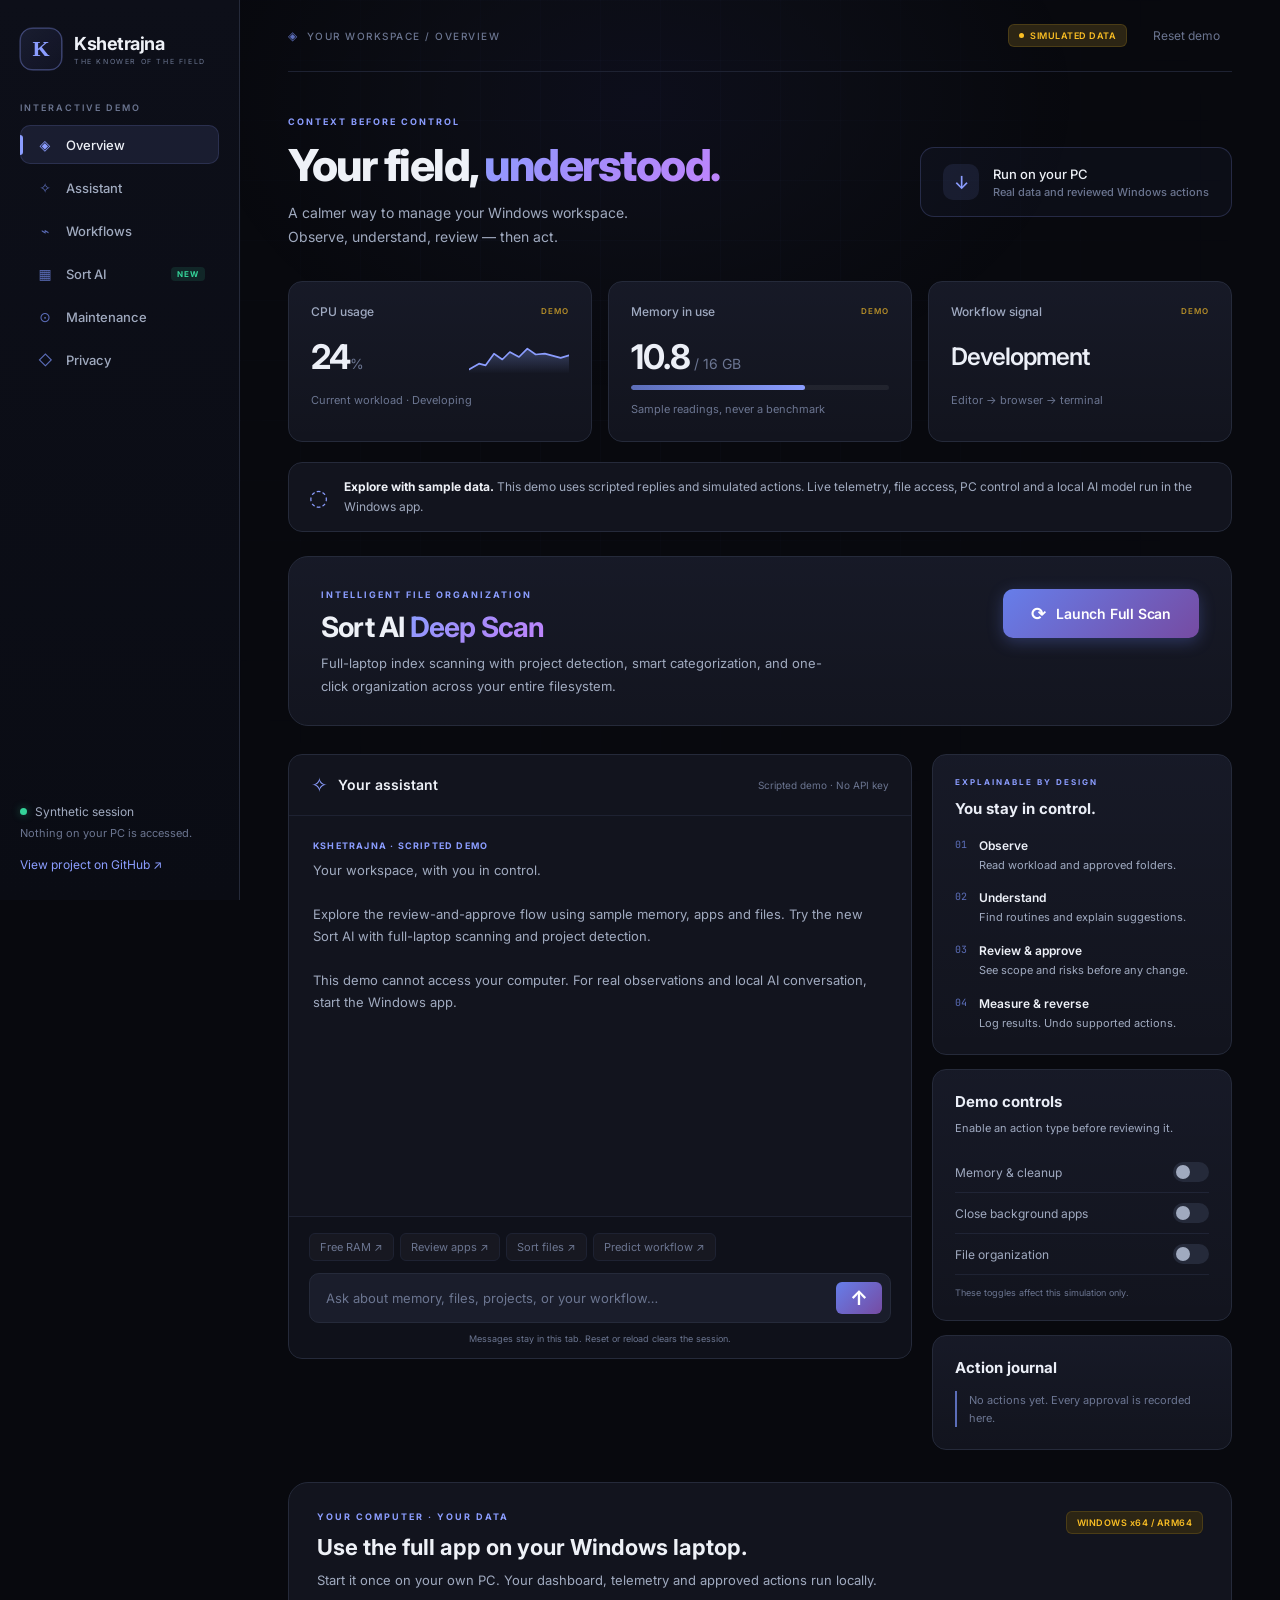
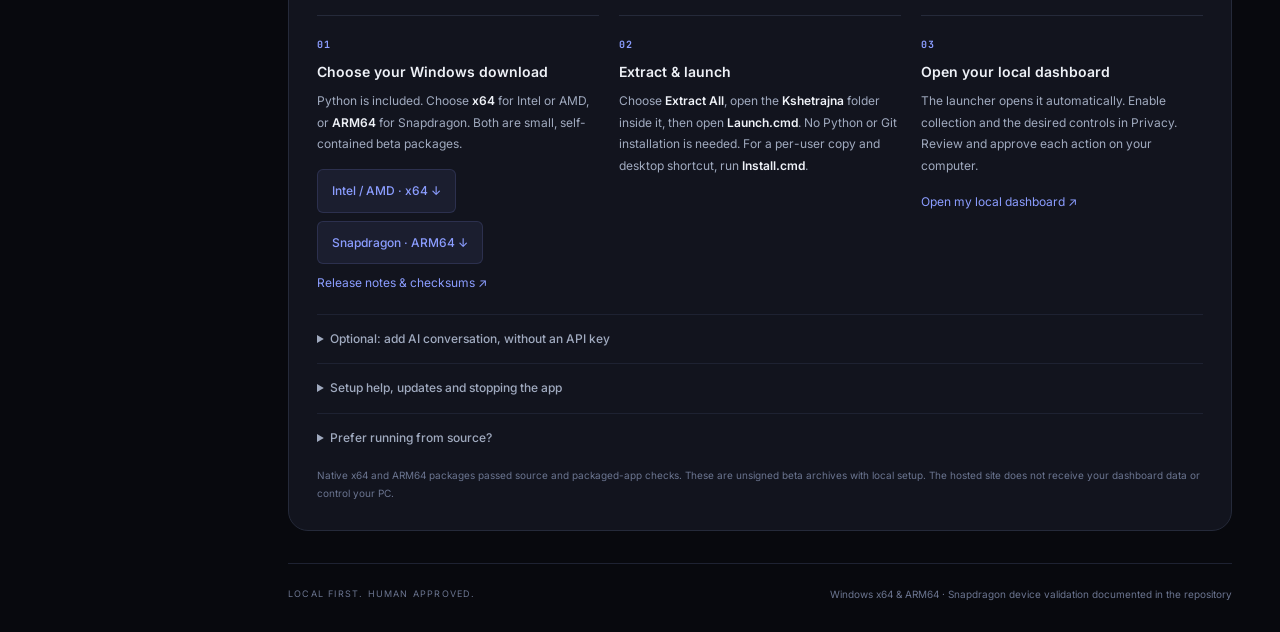
==== commit 38a6fa12: "feat: Release v0.4.2 — Sort AI Deep Scan, Project Scopes & UI Overhaul - Full-laptop scan simulation" ====
--- a/web-demo/index.html
+++ b/web-demo/index.html
@@ -3,60 +3,794 @@
 <head>
   <meta charset="utf-8">
   <meta name="viewport" content="width=device-width, initial-scale=1">
-  <meta name="description" content="Explore Kshetrajna, a privacy-first Windows assistant for workflows, resources and local files. Interactive synthetic demo.">
+  <meta name="description" content="Kshetrajna — A privacy-first Windows assistant that understands your workspace. Smart file organization, project detection, and workflow intelligence.">
+  <meta name="theme-color" content="#0a0d14">
+  <meta property="og:title" content="Kshetrajna — Your field, understood">
+  <meta property="og:description" content="A privacy-first Windows assistant with intelligent full-laptop file sorting, automatic project clustering, and workspace intelligence. 100% on-device.">
+  <meta property="og:type" content="website">
+  <meta property="og:site_name" content="Kshetrajna OS">
+  <meta name="twitter:card" content="summary">
+  <meta name="twitter:title" content="Kshetrajna — Your field, understood">
+  <meta name="twitter:description" content="A privacy-first Windows assistant with intelligent full-laptop file sorting, automatic project clustering, and workspace intelligence. 100% on-device.">
   <title>Kshetrajna — Your field, understood</title>
+  <link rel="icon" type="image/svg+xml" href="favicon.svg">
+  <link rel="preconnect" href="https://fonts.googleapis.com">
+  <link rel="preconnect" href="https://fonts.gstatic.com" crossorigin>
+  <link href="https://fonts.googleapis.com/css2?family=Inter:wght@300;400;500;600;700;800&family=JetBrains+Mono:wght@400;500&display=swap" rel="stylesheet">
   <link rel="stylesheet" href="styles.css">
   <script src="demo.js" defer></script>
 </head>
 <body>
-  <aside class="sidebar">
-    <a class="brand" href="#"><span class="brand-mark">K</span><span>Kshetrajna<small>THE KNOWER OF THE FIELD</small></span></a>
-    <div class="edition">WEB DEMO + WINDOWS APP</div>
+  <!-- Ambient background effects -->
+  <div class="ambient-glow"></div>
+  <div class="grid-overlay"></div>
+
+  <aside class="sidebar" id="sidebar">
+    <a class="brand" href="#">
+      <div class="brand-mark">
+        <span>K</span>
+        <div class="brand-pulse"></div>
+      </div>
+      <div class="brand-text">
+        <span class="brand-name">Kshetrajna</span>
+        <small>THE KNOWER OF THE FIELD</small>
+      </div>
+    </a>
+    <div class="edition">INTERACTIVE DEMO</div>
     <nav aria-label="Explore the demo">
-      <button class="nav-item active" data-prompt="Show my PC overview"><span>◈</span> Overview</button>
-      <button class="nav-item" data-prompt="Help me free RAM"><span>✧</span> Assistant</button>
-      <button class="nav-item" data-prompt="Predict my next workflow"><span>⌁</span> Workflows</button>
-      <button class="nav-item" data-prompt="Organize my Downloads"><span>▦</span> Sort AI</button>
-      <button class="nav-item" data-prompt="Review temporary files"><span>⊙</span> Maintenance</button>
-      <button class="nav-item" data-prompt="Explain privacy controls"><span>◇</span> Privacy</button>
+      <button class="nav-item active" data-section="overview" data-prompt="Show my PC overview">
+        <span class="nav-icon">◈</span>
+        <span class="nav-label">Overview</span>
+      </button>
+      <button class="nav-item" data-section="assistant" data-prompt="Help me free RAM">
+        <span class="nav-icon">✧</span>
+        <span class="nav-label">Assistant</span>
+      </button>
+      <button class="nav-item" data-section="workflows" data-prompt="Predict my next workflow">
+        <span class="nav-icon">⌁</span>
+        <span class="nav-label">Workflows</span>
+      </button>
+      <button class="nav-item" data-section="sort-ai" data-prompt="Launch Sort AI scan">
+        <span class="nav-icon">▦</span>
+        <span class="nav-label">Sort AI</span>
+        <span class="nav-badge">NEW</span>
+      </button>
+      <button class="nav-item" data-section="maintenance" data-prompt="Review temporary files">
+        <span class="nav-icon">⊙</span>
+        <span class="nav-label">Maintenance</span>
+      </button>
+      <button class="nav-item" data-section="privacy" data-prompt="Explain privacy controls">
+        <span class="nav-icon">◇</span>
+        <span class="nav-label">Privacy</span>
+      </button>
     </nav>
-    <div class="sidebar-bottom"><span class="status-dot"></span> Synthetic session<small>Nothing on your PC is accessed.</small><a href="https://github.com/Team-SankatMochan/KSHETRAJNA-OS" target="_blank" rel="noopener noreferrer">View project ↗</a></div>
+    <div class="sidebar-bottom">
+      <div class="session-info">
+        <span class="status-dot"></span>
+        <span>Synthetic session</span>
+      </div>
+      <small>Nothing on your PC is accessed.</small>
+      <a href="https://github.com/Team-SankatMochan/KSHETRAJNA-OS" target="_blank" rel="noopener noreferrer">
+        View project on GitHub ↗
+      </a>
+    </div>
   </aside>
+
+  <button class="mobile-menu-toggle" id="mobile-toggle" aria-label="Toggle menu">
+    <span></span><span></span><span></span>
+  </button>
+
   <main>
-    <header><span>YOUR WORKSPACE / OVERVIEW</span><div class="header-actions"><span class="demo-badge">SIMULATED DATA</span><button id="reset" class="quiet">Reset demo</button></div></header>
-    <section class="intro"><div><div class="eyebrow">CONTEXT BEFORE CONTROL</div><h1>Your field, understood.</h1><p>A calmer way to manage your Windows workspace.<br>Observe, understand, review — then act.</p></div><a class="local-link" href="#local-setup">Run on your PC ↓<small>Real data and reviewed Windows actions</small></a></section>
-    <section id="local-setup" class="local-setup" aria-labelledby="setup-title">
-      <div class="setup-heading"><div><div class="eyebrow">YOUR COMPUTER · YOUR DATA</div><h2 id="setup-title">Use the full app on your Windows laptop.</h2><p>Start it once on your own PC. Your dashboard, telemetry and approved actions run locally.</p></div><span class="demo-badge">WINDOWS x64 / ARM64</span></div>
-      <div class="setup-steps">
-        <article><span class="step-number">01</span><h3>Choose your Windows download</h3><p>Python is included. Choose <strong>x64</strong> for Intel or AMD, or <strong>ARM64</strong> for Snapdragon. Both are small, self-contained beta packages.</p><a class="download-app" href="https://github.com/Team-SankatMochan/KSHETRAJNA-OS/releases/download/v0.4.0/Kshetrajna-Windows-x64.zip">Intel / AMD · x64 ↓</a><a class="download-app" href="https://github.com/Team-SankatMochan/KSHETRAJNA-OS/releases/download/v0.4.0/Kshetrajna-Windows-arm64.zip">Snapdragon · ARM64 ↓</a><a href="https://github.com/Team-SankatMochan/KSHETRAJNA-OS/releases/tag/v0.4.0" target="_blank" rel="noopener noreferrer">Release notes & checksums ↗</a></article>
-        <article><span class="step-number">02</span><h3>Extract & launch</h3><p>Choose <strong>Extract All</strong>, open the <strong>Kshetrajna</strong> folder inside it, then open <strong>Launch.cmd</strong>. No Python or Git installation is needed. For a per-user copy and desktop shortcut, run <strong>Install.cmd</strong>.</p></article>
-        <article><span class="step-number">03</span><h3>Open your local dashboard</h3><p>The launcher opens it automatically. Enable collection and the desired controls in Privacy. Review and approve each action on your computer.</p><a href="http://127.0.0.1:8765/#chat" target="_blank" rel="noopener noreferrer">Open my local dashboard ↗</a></article>
-      </div>
-      <details><summary>Optional: add AI conversation, without an API key</summary><p>Install <a href="https://ollama.com/download/windows" target="_blank" rel="noopener noreferrer">Ollama for Windows</a> and download a local model suitable for your device. Start Kshetrajna, select the installed model in Chat, and enable local AI. Live PC tools work without a model. Model speed and runtime compatibility depend on your hardware; Snapdragon inference needs separate device testing.</p></details>
-      <details><summary>Setup help, updates and stopping the app</summary><p>If the local page cannot be reached, start <strong>Launch.cmd</strong> first. Open <strong>Console.cmd</strong> for startup errors. If port 8765 is busy, use <strong>Console.cmd --port 8767</strong> and open the printed address. To stop, choose <strong>Quit Kshetrajna</strong> in Privacy. Download a fresh version for updates; history stays in your Windows user profile. <a href="https://github.com/Team-SankatMochan/KSHETRAJNA-OS/blob/main/docs/WINDOWS_QUICKSTART.md" target="_blank" rel="noopener noreferrer">Full setup guide ↗</a></p></details>
-      <details><summary>Prefer running from source?</summary><p><a href="https://github.com/Team-SankatMochan/KSHETRAJNA-OS/archive/refs/heads/main.zip">Download the source</a>, install <a href="https://www.python.org/downloads/release/python-31316/" target="_blank" rel="noopener noreferrer">Python 3.13</a> for your Windows architecture, extract the source, and open <strong>start_here.cmd</strong>. The prebuilt downloads above already include Python.</p></details>
-      <p class="setup-boundary">Native x64 and ARM64 packages passed source and packaged-app checks. These are unsigned beta archives with local setup, not signed MSI/EXE installers. The hosted site does not receive your dashboard data or control your PC. The local link opens the app on the device you are browsing from.</p>
+    <header>
+      <div class="breadcrumb">
+        <span class="breadcrumb-icon">◈</span>
+        <span id="header-breadcrumb">YOUR WORKSPACE / OVERVIEW</span>
+      </div>
+      <div class="header-actions">
+        <span class="demo-badge"><span class="badge-dot"></span>SIMULATED DATA</span>
+        <button id="reset" class="quiet">Reset demo</button>
+      </div>
+    </header>
+
+    <!-- ========== HERO / INTRO ========== -->
+    <section class="intro">
+      <div class="intro-content">
+        <div class="eyebrow">CONTEXT BEFORE CONTROL</div>
+        <h1>Your field, <span class="gradient-text">understood.</span></h1>
+        <p>A calmer way to manage your Windows workspace.<br>Observe, understand, review — then act.</p>
+      </div>
+      <a class="local-link" href="#local-setup">
+        <span class="link-icon">↓</span>
+        <div>
+          <span>Run on your PC</span>
+          <small>Real data and reviewed Windows actions</small>
+        </div>
+      </a>
     </section>
-    <div class="notice"><span>◌</span><p><strong>Explore with sample data.</strong> This hosted demo uses scripted chat replies and simulated actions. Live telemetry, file access, PC control and an installed local AI model run in the Windows app.</p></div>
+
+    <!-- ========== METRICS ========== -->
     <section class="metrics" aria-label="Synthetic system metrics">
-      <article class="metric"><span>CPU usage <small>DEMO</small></span><div><strong>24<span>%</span></strong><svg viewBox="0 0 110 35" aria-hidden="true"><path d="M0 30 L12 24 L20 26 L30 12 L40 19 L49 10 L60 16 L70 6 L80 13 L91 12 L110 17"/></svg></div><p>Current workload · Developing</p></article>
-      <article class="metric"><span>Memory in use <small>DEMO</small></span><div><strong id="memory">10.8<span> / 16 GB</span></strong></div><progress id="memory-bar" max="16" value="10.8" aria-label="Synthetic RAM usage"></progress><p>Sample readings, never a benchmark</p></article>
-      <article class="metric"><span>Workflow signal <small>DEMO</small></span><div><strong class="word">Development</strong></div><p>Editor → browser → terminal</p></article>
+      <article class="metric metric-cpu">
+        <div class="metric-header">
+          <span class="metric-label">CPU usage</span>
+          <span class="metric-tag">DEMO</span>
+        </div>
+        <div class="metric-body">
+          <strong class="metric-value">24<span class="metric-unit">%</span></strong>
+          <svg class="spark-line" viewBox="0 0 120 40" aria-hidden="true">
+            <defs>
+              <linearGradient id="spark-grad" x1="0" y1="0" x2="0" y2="1">
+                <stop offset="0%" stop-color="rgba(139,166,255,0.3)"/>
+                <stop offset="100%" stop-color="rgba(139,166,255,0)"/>
+              </linearGradient>
+            </defs>
+            <path class="spark-fill" d="M0 35 L12 28 L20 30 L30 16 L40 23 L49 14 L60 20 L70 10 L80 17 L91 16 L110 21 L120 18 L120 40 L0 40 Z" fill="url(#spark-grad)"/>
+            <path class="spark-stroke" d="M0 35 L12 28 L20 30 L30 16 L40 23 L49 14 L60 20 L70 10 L80 17 L91 16 L110 21 L120 18"/>
+          </svg>
+        </div>
+        <p class="metric-sub">Current workload · Developing</p>
+      </article>
+      <article class="metric metric-mem">
+        <div class="metric-header">
+          <span class="metric-label">Memory in use</span>
+          <span class="metric-tag">DEMO</span>
+        </div>
+        <div class="metric-body">
+          <strong class="metric-value" id="memory">10.8<span class="metric-unit"> / 16 GB</span></strong>
+        </div>
+        <div class="memory-bar-wrap">
+          <div class="memory-bar" id="memory-bar" style="--fill:67.5%"></div>
+        </div>
+        <p class="metric-sub">Sample readings, never a benchmark</p>
+      </article>
+      <article class="metric metric-workflow">
+        <div class="metric-header">
+          <span class="metric-label">Workflow signal</span>
+          <span class="metric-tag">DEMO</span>
+        </div>
+        <div class="metric-body">
+          <strong class="metric-value metric-word">Development</strong>
+        </div>
+        <p class="metric-sub">Editor → browser → terminal</p>
+      </article>
     </section>
+
+    <!-- ========== NOTICE ========== -->
+    <div class="notice">
+      <span class="notice-icon">◌</span>
+      <p><strong>Explore with sample data.</strong> This demo uses scripted replies and simulated actions. Live telemetry, file access, PC control and a local AI model run in the Windows app.</p>
+    </div>
+
+    <!-- ========== SORT AI PANEL ========== -->
+    <section class="sort-ai-hero" id="sort-ai-section">
+      <div class="sort-ai-header">
+        <div>
+          <div class="eyebrow">INTELLIGENT FILE ORGANIZATION</div>
+          <h2>Sort AI <span class="gradient-text">Deep Scan</span></h2>
+          <p>Full-laptop index scanning with project detection, smart categorization, and one-click organization across your entire filesystem.</p>
+        </div>
+        <button class="scan-trigger" id="start-scan">
+          <span class="scan-icon">⟳</span>
+          Launch Full Scan
+        </button>
+      </div>
+
+      <!-- Scan Permission Modal -->
+      <div class="scan-permission" id="scan-permission" style="display:none;">
+        <div class="permission-card">
+          <div class="permission-icon">🔍</div>
+          <h3>Full Laptop Scan Request</h3>
+          <p>Kshetrajna wants to scan your entire filesystem to index, categorize, and organize files. This includes:</p>
+          <ul class="permission-scope">
+            <li><span>📁</span> Desktop, Downloads, Documents, Pictures, Videos</li>
+            <li><span>💼</span> OneDrive, project directories, and workspaces</li>
+            <li><span>🗂️</span> External drives and custom folders</li>
+            <li><span>🔒</span> System folders are excluded automatically</li>
+          </ul>
+          <p class="permission-note">Files are never uploaded. All indexing happens locally. You review every move before it happens.</p>
+          <div class="permission-actions">
+            <button class="quiet" id="deny-scan">Not now</button>
+            <button class="primary" id="approve-scan">Approve & Scan</button>
+          </div>
+        </div>
+      </div>
+
+      <!-- Scan Progress -->
+      <div class="scan-progress" id="scan-progress" style="display:none;">
+        <div class="progress-header">
+          <div class="progress-status">
+            <span class="scanning-dot"></span>
+            <span id="scan-status-text">Indexing filesystem...</span>
+          </div>
+          <span class="progress-percent" id="scan-percent">0%</span>
+        </div>
+        <div class="progress-track">
+          <div class="progress-fill" id="scan-fill"></div>
+        </div>
+        <div class="scan-live-stats">
+          <div class="live-stat">
+            <span class="live-stat-value" id="live-indexed">0</span>
+            <span class="live-stat-label">Indexes scanned</span>
+          </div>
+          <div class="live-stat">
+            <span class="live-stat-value" id="live-categorized">0</span>
+            <span class="live-stat-label">Files categorized</span>
+          </div>
+          <div class="live-stat">
+            <span class="live-stat-value" id="live-projects">0</span>
+            <span class="live-stat-label">Projects detected</span>
+          </div>
+          <div class="live-stat">
+            <span class="live-stat-value" id="live-unchanged">0</span>
+            <span class="live-stat-label">Already organized</span>
+          </div>
+        </div>
+        <div class="scan-current-path" id="scan-current-path">
+          Preparing scan engine...
+        </div>
+      </div>
+
+      <!-- Scan Results -->
+      <div class="scan-results" id="scan-results" style="display:none;">
+        <!-- Summary Cards -->
+        <div class="result-summary">
+          <div class="summary-card summary-total">
+            <div class="summary-icon">📊</div>
+            <div class="summary-value">38,247</div>
+            <div class="summary-label">Total Indexes Scanned</div>
+            <div class="summary-sub">Across all approved directories</div>
+          </div>
+          <div class="summary-card summary-sorted">
+            <div class="summary-icon">✅</div>
+            <div class="summary-value">385</div>
+            <div class="summary-label">Files Auto-Sorted</div>
+            <div class="summary-sub">Ready for review & approval</div>
+          </div>
+          <div class="summary-card summary-unchanged">
+            <div class="summary-icon">📌</div>
+            <div class="summary-value">37,862</div>
+            <div class="summary-label">Remained Unchanged</div>
+            <div class="summary-sub">Already in correct locations</div>
+          </div>
+          <div class="summary-card summary-projects">
+            <div class="summary-icon">🎯</div>
+            <div class="summary-value">7</div>
+            <div class="summary-label">Projects Detected</div>
+            <div class="summary-sub">Auto-grouped by project name</div>
+          </div>
+        </div>
+
+        <!-- Sort Breakdown -->
+        <div class="sort-breakdown">
+          <div class="breakdown-header">
+            <h3>Sort Breakdown</h3>
+            <div class="breakdown-tabs">
+              <button class="breakdown-tab active" data-tab="categories">By Category</button>
+              <button class="breakdown-tab" data-tab="projects">By Project</button>
+              <button class="breakdown-tab" data-tab="actions">Action Log</button>
+            </div>
+          </div>
+
+          <!-- Categories Tab -->
+          <div class="breakdown-content active" id="tab-categories">
+            <div class="category-grid">
+              <div class="category-item">
+                <div class="category-icon" style="--cat-color:#60a5fa">📄</div>
+                <div class="category-info">
+                  <span class="category-name">Documents</span>
+                  <span class="category-count">87 files</span>
+                </div>
+                <div class="category-bar"><div class="category-fill" style="--fill:22.6%;--cat-color:#60a5fa"></div></div>
+                <span class="category-detail">.pdf .docx .txt .md → Documents/</span>
+              </div>
+              <div class="category-item">
+                <div class="category-icon" style="--cat-color:#f472b6">🖼️</div>
+                <div class="category-info">
+                  <span class="category-name">Images</span>
+                  <span class="category-count">104 files</span>
+                </div>
+                <div class="category-bar"><div class="category-fill" style="--fill:27%;--cat-color:#f472b6"></div></div>
+                <span class="category-detail">.png .jpg .svg .webp → Pictures/</span>
+              </div>
+              <div class="category-item">
+                <div class="category-icon" style="--cat-color:#a78bfa">💻</div>
+                <div class="category-info">
+                  <span class="category-name">Code & Scripts</span>
+                  <span class="category-count">62 files</span>
+                </div>
+                <div class="category-bar"><div class="category-fill" style="--fill:16.1%;--cat-color:#a78bfa"></div></div>
+                <span class="category-detail">.py .js .dart .html → Projects/</span>
+              </div>
+              <div class="category-item">
+                <div class="category-icon" style="--cat-color:#34d399">🎬</div>
+                <div class="category-info">
+                  <span class="category-name">Media</span>
+                  <span class="category-count">43 files</span>
+                </div>
+                <div class="category-bar"><div class="category-fill" style="--fill:11.2%;--cat-color:#34d399"></div></div>
+                <span class="category-detail">.mp4 .mp3 .wav → Media/</span>
+              </div>
+              <div class="category-item">
+                <div class="category-icon" style="--cat-color:#fbbf24">📦</div>
+                <div class="category-info">
+                  <span class="category-name">Archives</span>
+                  <span class="category-count">28 files</span>
+                </div>
+                <div class="category-bar"><div class="category-fill" style="--fill:7.3%;--cat-color:#fbbf24"></div></div>
+                <span class="category-detail">.zip .rar .7z → Archives/</span>
+              </div>
+              <div class="category-item">
+                <div class="category-icon" style="--cat-color:#fb923c">📋</div>
+                <div class="category-info">
+                  <span class="category-name">Spreadsheets</span>
+                  <span class="category-count">34 files</span>
+                </div>
+                <div class="category-bar"><div class="category-fill" style="--fill:8.8%;--cat-color:#fb923c"></div></div>
+                <span class="category-detail">.xlsx .csv .xls → Documents/Sheets/</span>
+              </div>
+              <div class="category-item">
+                <div class="category-icon" style="--cat-color:#e879f9">🎨</div>
+                <div class="category-info">
+                  <span class="category-name">Design Files</span>
+                  <span class="category-count">18 files</span>
+                </div>
+                <div class="category-bar"><div class="category-fill" style="--fill:4.7%;--cat-color:#e879f9"></div></div>
+                <span class="category-detail">.fig .psd .ai .xd → Design/</span>
+              </div>
+              <div class="category-item">
+                <div class="category-icon" style="--cat-color:#94a3b8">📎</div>
+                <div class="category-info">
+                  <span class="category-name">Miscellaneous</span>
+                  <span class="category-count">9 files</span>
+                </div>
+                <div class="category-bar"><div class="category-fill" style="--fill:2.3%;--cat-color:#94a3b8"></div></div>
+                <span class="category-detail">Uncategorized → Review/</span>
+              </div>
+            </div>
+          </div>
+
+          <!-- Projects Tab -->
+          <div class="breakdown-content" id="tab-projects">
+            <div class="project-grid">
+              <div class="project-card">
+                <div class="project-header-card">
+                  <div class="project-avatar" style="--proj-color:#8b5cf6">A</div>
+                  <div>
+                    <h4>Aarthika</h4>
+                    <span class="project-type">Finance App · Flutter</span>
+                  </div>
+                  <span class="project-file-count">23 files</span>
+                </div>
+                <div class="project-files">
+                  <div class="file-move">
+                    <span class="file-name">aarthika_budget_v2.dart</span>
+                    <span class="file-arrow">→</span>
+                    <span class="file-dest">Projects/Aarthika/lib/</span>
+                  </div>
+                  <div class="file-move">
+                    <span class="file-name">aarthika_logo_final.png</span>
+                    <span class="file-arrow">→</span>
+                    <span class="file-dest">Projects/Aarthika/assets/</span>
+                  </div>
+                  <div class="file-move">
+                    <span class="file-name">aarthika_wireframe.fig</span>
+                    <span class="file-arrow">→</span>
+                    <span class="file-dest">Projects/Aarthika/design/</span>
+                  </div>
+                  <span class="more-files">+20 more files detected</span>
+                </div>
+                <div class="project-action-row">
+                  <span class="project-status found">✓ Existing folder found</span>
+                  <span class="project-path">D:\Projects\Aarthika\</span>
+                </div>
+              </div>
+
+              <div class="project-card">
+                <div class="project-header-card">
+                  <div class="project-avatar" style="--proj-color:#06b6d4">N</div>
+                  <div>
+                    <h4>NaviiGo</h4>
+                    <span class="project-type">Travel App · Flutter</span>
+                  </div>
+                  <span class="project-file-count">31 files</span>
+                </div>
+                <div class="project-files">
+                  <div class="file-move">
+                    <span class="file-name">navigo_map_widget.dart</span>
+                    <span class="file-arrow">→</span>
+                    <span class="file-dest">NaviiGo-App/lib/widgets/</span>
+                  </div>
+                  <div class="file-move">
+                    <span class="file-name">navigo_trip_planner_v3.dart</span>
+                    <span class="file-arrow">→</span>
+                    <span class="file-dest">NaviiGo-App/lib/features/</span>
+                  </div>
+                  <div class="file-move">
+                    <span class="file-name">navigo_splash.png</span>
+                    <span class="file-arrow">→</span>
+                    <span class="file-dest">NaviiGo-App/assets/images/</span>
+                  </div>
+                  <span class="more-files">+28 more files detected</span>
+                </div>
+                <div class="project-action-row">
+                  <span class="project-status found">✓ Existing folder found</span>
+                  <span class="project-path">Desktop\NaviiGo-App\</span>
+                </div>
+              </div>
+
+              <div class="project-card">
+                <div class="project-header-card">
+                  <div class="project-avatar" style="--proj-color:#f59e0b">K</div>
+                  <div>
+                    <h4>Kshetrajna-OS</h4>
+                    <span class="project-type">Desktop Agent · Python</span>
+                  </div>
+                  <span class="project-file-count">18 files</span>
+                </div>
+                <div class="project-files">
+                  <div class="file-move">
+                    <span class="file-name">kshetrajna_test_results.md</span>
+                    <span class="file-arrow">→</span>
+                    <span class="file-dest">KshetRajna-OS/reports/</span>
+                  </div>
+                  <div class="file-move">
+                    <span class="file-name">kshetrajna_architecture.pdf</span>
+                    <span class="file-arrow">→</span>
+                    <span class="file-dest">KshetRajna-OS/docs/</span>
+                  </div>
+                  <span class="more-files">+16 more files detected</span>
+                </div>
+                <div class="project-action-row">
+                  <span class="project-status found">✓ Existing folder found</span>
+                  <span class="project-path">Desktop\KshetRajna-OS\</span>
+                </div>
+              </div>
+
+              <div class="project-card">
+                <div class="project-header-card">
+                  <div class="project-avatar" style="--proj-color:#ec4899">S</div>
+                  <div>
+                    <h4>SankatMochan</h4>
+                    <span class="project-type">Team Assets · Mixed</span>
+                  </div>
+                  <span class="project-file-count">14 files</span>
+                </div>
+                <div class="project-files">
+                  <div class="file-move">
+                    <span class="file-name">sankatmochan_pitch_deck.pptx</span>
+                    <span class="file-arrow">→</span>
+                    <span class="file-dest">Projects/SankatMochan/</span>
+                  </div>
+                  <div class="file-move">
+                    <span class="file-name">team_logo_variants.zip</span>
+                    <span class="file-arrow">→</span>
+                    <span class="file-dest">Projects/SankatMochan/brand/</span>
+                  </div>
+                  <span class="more-files">+12 more files detected</span>
+                </div>
+                <div class="project-action-row">
+                  <span class="project-status created">+ New folder created</span>
+                  <span class="project-path">Projects\SankatMochan\</span>
+                </div>
+              </div>
+
+              <div class="project-card">
+                <div class="project-header-card">
+                  <div class="project-avatar" style="--proj-color:#10b981">C</div>
+                  <div>
+                    <h4>College-Notes</h4>
+                    <span class="project-type">Academic · Documents</span>
+                  </div>
+                  <span class="project-file-count">42 files</span>
+                </div>
+                <div class="project-files">
+                  <div class="file-move">
+                    <span class="file-name">DSA_Week4_Notes.pdf</span>
+                    <span class="file-arrow">→</span>
+                    <span class="file-dest">College-Notes/DSA/</span>
+                  </div>
+                  <div class="file-move">
+                    <span class="file-name">OS_Assignment_3.docx</span>
+                    <span class="file-arrow">→</span>
+                    <span class="file-dest">College-Notes/OS/</span>
+                  </div>
+                  <span class="more-files">+40 more files detected</span>
+                </div>
+                <div class="project-action-row">
+                  <span class="project-status found">✓ Existing folder found</span>
+                  <span class="project-path">Documents\College-Notes\</span>
+                </div>
+              </div>
+
+              <div class="project-card">
+                <div class="project-header-card">
+                  <div class="project-avatar" style="--proj-color:#6366f1">H</div>
+                  <div>
+                    <h4>Hackathon-2026</h4>
+                    <span class="project-type">Competition · Mixed</span>
+                  </div>
+                  <span class="project-file-count">11 files</span>
+                </div>
+                <div class="project-files">
+                  <div class="file-move">
+                    <span class="file-name">hackathon_submission_final.pdf</span>
+                    <span class="file-arrow">→</span>
+                    <span class="file-dest">Projects/Hackathon-2026/</span>
+                  </div>
+                  <span class="more-files">+10 more files detected</span>
+                </div>
+                <div class="project-action-row">
+                  <span class="project-status created">+ New folder created</span>
+                  <span class="project-path">Projects\Hackathon-2026\</span>
+                </div>
+              </div>
+
+              <div class="project-card">
+                <div class="project-header-card">
+                  <div class="project-avatar" style="--proj-color:#f43f5e">P</div>
+                  <div>
+                    <h4>Photography</h4>
+                    <span class="project-type">Personal · Images</span>
+                  </div>
+                  <span class="project-file-count">58 files</span>
+                </div>
+                <div class="project-files">
+                  <div class="file-move">
+                    <span class="file-name">IMG_20261003_sunset.jpg</span>
+                    <span class="file-arrow">→</span>
+                    <span class="file-dest">Pictures/Photography/2026/</span>
+                  </div>
+                  <span class="more-files">+57 more files detected</span>
+                </div>
+                <div class="project-action-row">
+                  <span class="project-status found">✓ Existing folder found</span>
+                  <span class="project-path">Pictures\Photography\</span>
+                </div>
+              </div>
+            </div>
+          </div>
+
+          <!-- Action Log Tab -->
+          <div class="breakdown-content" id="tab-actions">
+            <div class="action-log">
+              <div class="log-entry">
+                <span class="log-time">00:00</span>
+                <span class="log-icon scan-log">⟳</span>
+                <div>
+                  <span class="log-text">Full scan initiated — indexing C:\Users\parra\</span>
+                  <span class="log-meta">Scope: Desktop, Downloads, Documents, Pictures, Videos, OneDrive, D:\Projects</span>
+                </div>
+              </div>
+              <div class="log-entry">
+                <span class="log-time">00:04</span>
+                <span class="log-icon index-log">📇</span>
+                <div>
+                  <span class="log-text">38,247 file indexes built across 2,814 directories</span>
+                  <span class="log-meta">Fingerprinting complete · 127.3 GB total scanned</span>
+                </div>
+              </div>
+              <div class="log-entry">
+                <span class="log-time">00:06</span>
+                <span class="log-icon detect-log">🎯</span>
+                <div>
+                  <span class="log-text">7 project clusters detected by name analysis</span>
+                  <span class="log-meta">Aarthika (23), NaviiGo (31), Kshetrajna-OS (18), SankatMochan (14), College-Notes (42), Hackathon-2026 (11), Photography (58)</span>
+                </div>
+              </div>
+              <div class="log-entry">
+                <span class="log-time">00:07</span>
+                <span class="log-icon sort-log">📁</span>
+                <div>
+                  <span class="log-text">385 files matched to categories and destinations</span>
+                  <span class="log-meta">87 docs · 104 images · 62 code · 43 media · 28 archives · 34 sheets · 18 design · 9 misc</span>
+                </div>
+              </div>
+              <div class="log-entry">
+                <span class="log-time">00:07</span>
+                <span class="log-icon check-log">✓</span>
+                <div>
+                  <span class="log-text">37,862 files verified in correct locations — no action needed</span>
+                  <span class="log-meta">98.99% of indexed files are already well-organized</span>
+                </div>
+              </div>
+              <div class="log-entry">
+                <span class="log-time">00:08</span>
+                <span class="log-icon folder-log">📂</span>
+                <div>
+                  <span class="log-text">5 existing project folders located on the filesystem</span>
+                  <span class="log-meta">Matched: Aarthika, NaviiGo-App, KshetRajna-OS, College-Notes, Photography</span>
+                </div>
+              </div>
+              <div class="log-entry">
+                <span class="log-time">00:08</span>
+                <span class="log-icon create-log">+</span>
+                <div>
+                  <span class="log-text">2 new project folders proposed for creation</span>
+                  <span class="log-meta">SankatMochan → Projects\SankatMochan\ · Hackathon-2026 → Projects\Hackathon-2026\</span>
+                </div>
+              </div>
+              <div class="log-entry highlight-entry">
+                <span class="log-time">00:08</span>
+                <span class="log-icon ready-log">🟢</span>
+                <div>
+                  <span class="log-text">Sort plan ready — awaiting your review and approval</span>
+                  <span class="log-meta">No files moved until you approve. Each batch can be individually reviewed.</span>
+                </div>
+              </div>
+            </div>
+          </div>
+        </div>
+
+        <!-- Approval Section -->
+        <div class="sort-approval">
+          <div class="approval-header">
+            <h3>Review & Approve</h3>
+            <p>Each batch requires explicit approval. Nothing moves until you say so.</p>
+          </div>
+          <div class="approval-cards">
+            <div class="approval-item" data-batch="projects">
+              <div class="approval-left">
+                <span class="approval-icon">🎯</span>
+                <div>
+                  <strong>Project Files (197 files)</strong>
+                  <span>Move detected project files to their respective folders</span>
+                </div>
+              </div>
+              <button class="approve-btn" data-action="approve-projects">Review & Approve</button>
+            </div>
+            <div class="approval-item" data-batch="categories">
+              <div class="approval-left">
+                <span class="approval-icon">📂</span>
+                <div>
+                  <strong>Category Sort (188 files)</strong>
+                  <span>Organize remaining files by type into standard folders</span>
+                </div>
+              </div>
+              <button class="approve-btn" data-action="approve-categories">Review & Approve</button>
+            </div>
+            <div class="approval-item" data-batch="new-folders">
+              <div class="approval-left">
+                <span class="approval-icon">📁</span>
+                <div>
+                  <strong>Create 2 New Folders</strong>
+                  <span>SankatMochan and Hackathon-2026 in Projects\</span>
+                </div>
+              </div>
+              <button class="approve-btn" data-action="approve-folders">Review & Approve</button>
+            </div>
+          </div>
+        </div>
+      </div>
+    </section>
+
+    <!-- ========== WORKSPACE: CHAT + SIDEBAR ========== -->
     <section class="workspace">
       <div class="chat-panel">
-        <div class="panel-heading"><div><span class="assistant-symbol">✧</span><h2>Your assistant</h2></div><span class="muted">Scripted demo · No API key</span></div>
+        <div class="panel-heading">
+          <div class="panel-heading-left">
+            <span class="assistant-symbol">✧</span>
+            <h2>Your assistant</h2>
+          </div>
+          <span class="muted">Scripted demo · No API key</span>
+        </div>
         <div id="messages" class="messages" role="log" aria-label="Demo conversation" aria-live="polite"></div>
-        <div class="composer-wrap"><div class="shortcuts"><button data-prompt="Help me free RAM">Free RAM ↗</button><button data-prompt="Review idle apps">Review apps ↗</button><button data-prompt="Organize my Downloads">Sort files ↗</button><button data-prompt="Predict my next workflow">Predict workflow ↗</button></div><form id="chat-form"><label class="sr-only" for="prompt">Ask the demo assistant</label><input id="prompt" placeholder="Ask about memory, files or your workflow…" maxlength="2000" autocomplete="off"><button type="submit" aria-label="Send message">↑</button></form><small>Messages stay in this tab. Reset or reload clears the session.</small></div>
+        <div class="composer-wrap">
+          <div class="shortcuts">
+            <button data-prompt="Help me free RAM">Free RAM ↗</button>
+            <button data-prompt="Review idle apps">Review apps ↗</button>
+            <button data-prompt="Launch Sort AI scan">Sort files ↗</button>
+            <button data-prompt="Predict my next workflow">Predict workflow ↗</button>
+          </div>
+          <form id="chat-form">
+            <label class="sr-only" for="prompt">Ask the demo assistant</label>
+            <input id="prompt" placeholder="Ask about memory, files, projects, or your workflow…" maxlength="2000" autocomplete="off">
+            <button type="submit" aria-label="Send message">↑</button>
+          </form>
+          <small>Messages stay in this tab. Reset or reload clears the session.</small>
+        </div>
       </div>
       <aside class="insights">
-        <article class="side-card"><div class="eyebrow">EXPLAINABLE BY DESIGN</div><h2>You stay in control.</h2><ol><li><span>01</span><div><strong>Observe</strong><p>Read the workload and approved folders.</p></div></li><li><span>02</span><div><strong>Understand</strong><p>Find routines and explain suggestions.</p></div></li><li><span>03</span><div><strong>Review & approve</strong><p>See scope and risks before any change.</p></div></li><li><span>04</span><div><strong>Measure & reverse</strong><p>Log results. Undo supported actions.</p></div></li></ol></article>
-        <article class="side-card controls"><h2>Demo controls</h2><p>Enable an action type before reviewing it.</p><label><span>Memory & cleanup</span><input id="allow-maintenance" type="checkbox"></label><label><span>Close background apps</span><input id="allow-close" type="checkbox"></label><label><span>File organization</span><input id="allow-sort" type="checkbox"></label><small>These toggles affect this simulation only.</small></article>
-        <article class="side-card journal"><h2>Action journal</h2><ul id="journal"><li>No actions yet. Every approval is recorded here.</li></ul></article>
+        <article class="side-card principles-card">
+          <div class="eyebrow">EXPLAINABLE BY DESIGN</div>
+          <h2>You stay in control.</h2>
+          <ol>
+            <li>
+              <span class="step-num">01</span>
+              <div><strong>Observe</strong><p>Read workload and approved folders.</p></div>
+            </li>
+            <li>
+              <span class="step-num">02</span>
+              <div><strong>Understand</strong><p>Find routines and explain suggestions.</p></div>
+            </li>
+            <li>
+              <span class="step-num">03</span>
+              <div><strong>Review & approve</strong><p>See scope and risks before any change.</p></div>
+            </li>
+            <li>
+              <span class="step-num">04</span>
+              <div><strong>Measure & reverse</strong><p>Log results. Undo supported actions.</p></div>
+            </li>
+          </ol>
+        </article>
+        <article class="side-card controls-card">
+          <h2>Demo controls</h2>
+          <p>Enable an action type before reviewing it.</p>
+          <label><span>Memory & cleanup</span><input id="allow-maintenance" type="checkbox"></label>
+          <label><span>Close background apps</span><input id="allow-close" type="checkbox"></label>
+          <label><span>File organization</span><input id="allow-sort" type="checkbox"></label>
+          <small>These toggles affect this simulation only.</small>
+        </article>
+        <article class="side-card journal-card">
+          <h2>Action journal</h2>
+          <ul id="journal"><li>No actions yet. Every approval is recorded here.</li></ul>
+        </article>
       </aside>
     </section>
-    <footer>LOCAL FIRST. HUMAN APPROVED.<span>Windows x64 & ARM64 design · Snapdragon device validation documented in the repository</span></footer>
+
+    <!-- ========== LOCAL SETUP ========== -->
+    <section id="local-setup" class="local-setup" aria-labelledby="setup-title">
+      <div class="setup-heading">
+        <div>
+          <div class="eyebrow">YOUR COMPUTER · YOUR DATA</div>
+          <h2 id="setup-title">Use the full app on your Windows laptop.</h2>
+          <p>Start it once on your own PC. Your dashboard, telemetry and approved actions run locally.</p>
+        </div>
+        <span class="demo-badge">WINDOWS x64 / ARM64</span>
+      </div>
+      <div class="setup-steps">
+        <article>
+          <span class="step-number">01</span>
+          <h3>Choose your Windows download</h3>
+          <p>Python is included. Choose <strong>x64</strong> for Intel or AMD, or <strong>ARM64</strong> for Snapdragon. Both are small, self-contained beta packages.</p>
+          <a class="download-app" href="https://github.com/Team-SankatMochan/KSHETRAJNA-OS/releases/download/v0.4.2/Kshetrajna-Windows-x64.zip">Intel / AMD · x64 ↓</a>
+          <a class="download-app" href="https://github.com/Team-SankatMochan/KSHETRAJNA-OS/releases/download/v0.4.2/Kshetrajna-Windows-arm64.zip">Snapdragon · ARM64 ↓</a>
+          <a href="https://github.com/Team-SankatMochan/KSHETRAJNA-OS/releases/tag/v0.4.2" target="_blank" rel="noopener noreferrer">Release notes & checksums ↗</a>
+        </article>
+        <article>
+          <span class="step-number">02</span>
+          <h3>Extract & launch</h3>
+          <p>Choose <strong>Extract All</strong>, open the <strong>Kshetrajna</strong> folder inside it, then open <strong>Launch.cmd</strong>. No Python or Git installation is needed. For a per-user copy and desktop shortcut, run <strong>Install.cmd</strong>.</p>
+        </article>
+        <article>
+          <span class="step-number">03</span>
+          <h3>Open your local dashboard</h3>
+          <p>The launcher opens it automatically. Enable collection and the desired controls in Privacy. Review and approve each action on your computer.</p>
+          <a href="http://127.0.0.1:8765/#chat" target="_blank" rel="noopener noreferrer">Open my local dashboard ↗</a>
+        </article>
+      </div>
+      <details>
+        <summary>Optional: add AI conversation, without an API key</summary>
+        <p>Install <a href="https://ollama.com/download/windows" target="_blank" rel="noopener noreferrer">Ollama for Windows</a> and download a local model suitable for your device. Start Kshetrajna, select the installed model in Chat, and enable local AI. Live PC tools work without a model.</p>
+      </details>
+      <details>
+        <summary>Setup help, updates and stopping the app</summary>
+        <p>If the local page cannot be reached, start <strong>Launch.cmd</strong> first. Open <strong>Console.cmd</strong> for startup errors. If port 8765 is busy, use <strong>Console.cmd --port 8767</strong>. To stop, choose <strong>Quit Kshetrajna</strong> in Privacy.</p>
+      </details>
+      <details>
+        <summary>Prefer running from source?</summary>
+        <p><a href="https://github.com/Team-SankatMochan/KSHETRAJNA-OS/archive/refs/heads/main.zip">Download the source</a>, install <a href="https://www.python.org/downloads/release/python-31316/" target="_blank" rel="noopener noreferrer">Python 3.13</a>, extract, and open <strong>start_here.cmd</strong>.</p>
+      </details>
+      <p class="setup-boundary">Native x64 and ARM64 packages passed source and packaged-app checks. These are unsigned beta archives with local setup. The hosted site does not receive your dashboard data or control your PC.</p>
+    </section>
+
+    <footer>
+      <span>LOCAL FIRST. HUMAN APPROVED.</span>
+      <span>Windows x64 & ARM64 · Snapdragon device validation documented in the repository</span>
+    </footer>
   </main>
-  <dialog id="review-dialog" aria-labelledby="review-title"><div class="eyebrow">REVIEW BEFORE APPROVAL · DEMO</div><h2 id="review-title"></h2><p id="review-detail"></p><p id="review-risk" class="risk"></p><div class="dialog-actions"><button id="cancel-review" class="quiet">Cancel</button><button id="approve-review" class="primary">Approve simulation</button></div></dialog>
+
+  <!-- Review Dialog -->
+  <dialog id="review-dialog" aria-labelledby="review-title">
+    <div class="dialog-inner">
+      <div class="eyebrow">REVIEW BEFORE APPROVAL · DEMO</div>
+      <h2 id="review-title"></h2>
+      <p id="review-detail"></p>
+      <p id="review-risk" class="risk"></p>
+      <div class="dialog-actions">
+        <button id="cancel-review" class="quiet">Cancel</button>
+        <button id="approve-review" class="primary">Approve simulation</button>
+      </div>
+    </div>
+  </dialog>
 </body>
 </html>
--- a/web-demo/styles.css
+++ b/web-demo/styles.css
@@ -1,9 +1,1976 @@
-:root{color-scheme:dark;--bg:#0d1017;--panel:#151a23;--line:#292f3c;--muted:#99a2b3;--text:#eef1f7;--accent:#b1c5ff;--green:#8bd8b0;font-family:Inter,Segoe UI,system-ui,sans-serif;font-size:14px}
-*{box-sizing:border-box}body{margin:0;background:var(--bg);color:var(--text)}button,input{font:inherit}button,a,input{outline-offset:4px}button{cursor:pointer}button:disabled{cursor:default;opacity:.55}a{color:var(--accent);text-decoration:none}p{color:var(--muted);line-height:1.65}button{border:1px solid var(--line);color:var(--text);background:#1b2230;border-radius:8px;padding:9px 13px}button:hover:not(:disabled){border-color:#7f93c9;background:#263045}.sidebar{position:fixed;inset:0 auto 0 0;width:230px;border-right:1px solid var(--line);padding:32px 22px;background:#10141d;display:flex;flex-direction:column}.brand{display:flex;gap:12px;align-items:center;color:var(--text);font-size:20px;font-weight:650;letter-spacing:-.6px}.brand-mark{display:grid;place-items:center;width:38px;height:40px;border:1px solid #697ba7;border-radius:12px;color:var(--accent);font-family:Georgia,serif;font-size:27px}.brand small{display:block;font-size:7px;letter-spacing:1.6px;color:var(--muted);margin-top:6px}.edition{margin:38px 0 14px;color:#68758c;font-size:10px;letter-spacing:1.5px}nav{display:grid;gap:7px}.nav-item{text-align:left;background:none;border-color:transparent;color:var(--muted);padding:12px}.nav-item span{display:inline-block;width:25px;color:var(--accent)}.nav-item.active{background:#202b43;color:#d6e1ff;border-color:#324366}.sidebar-bottom{margin-top:auto;padding-top:35px;color:#b9c9bf;font-size:12px}.status-dot{display:inline-block;width:6px;height:6px;border-radius:50%;background:var(--green);margin-right:8px}.sidebar-bottom small{display:block;margin-top:9px;color:var(--muted);line-height:1.6}.sidebar-bottom a{display:inline-block;margin-top:22px}main{margin-left:230px;padding:0 44px;max-width:1600px}header{height:83px;display:flex;align-items:center;justify-content:space-between;border-bottom:1px solid var(--line);font-size:10px;letter-spacing:1.4px;color:var(--muted)}.header-actions{display:flex;gap:16px;align-items:center}.demo-badge{color:#dabd88;background:#2c251a;border:1px solid #51422e;padding:6px 8px;border-radius:5px;font-size:9px}.quiet{background:transparent;color:var(--muted);font-size:12px}.intro{padding:37px 0 25px;display:flex;align-items:center;justify-content:space-between;gap:25px}.eyebrow{font-size:9px;letter-spacing:1.8px;color:var(--accent);font-weight:650}h1{font-size:38px;letter-spacing:-1.3px;font-weight:550;margin:13px 0 10px}.intro p{margin:0;font-size:13px}.local-link{border:1px solid #46547a;background:#1b2438;border-radius:8px;padding:12px 17px;font-size:12px}.local-link small{display:block;margin-top:7px;color:var(--muted);font-size:10px}.notice{border:1px solid #343a47;border-radius:9px;display:flex;align-items:center;gap:14px;padding:12px 16px;background:#181d27;margin-bottom:23px}.notice>span{font-size:22px;color:var(--accent)}.notice p{font-size:11px;margin:0}.notice strong{color:#ccd6e8}.metrics{display:grid;grid-template-columns:1fr 1fr 1fr;gap:17px;margin-bottom:25px}.metric{background:var(--panel);border:1px solid var(--line);border-radius:11px;padding:20px}.metric>span{color:#aab3c2;font-size:11px}.metric small{float:right;font-size:8px;letter-spacing:1px;color:#a08c6d}.metric>div{display:flex;align-items:center;justify-content:space-between;min-height:56px}.metric strong{font-size:29px;font-weight:550;letter-spacing:-.8px}.metric strong span{font-size:13px;color:var(--muted);font-weight:400;letter-spacing:0}.metric .word{font-size:22px}.metric svg{width:95px;height:34px}.metric svg path{stroke:var(--accent);stroke-width:1.8;fill:none}.metric p{font-size:10px;margin:7px 0 0}progress{appearance:none;width:100%;height:4px;border:0;border-radius:4px;background:#2b3341}progress::-webkit-progress-bar{background:#2b3341;border-radius:4px}progress::-webkit-progress-value{background:var(--accent);border-radius:4px}progress::-moz-progress-bar{background:var(--accent);border-radius:4px}.workspace{display:grid;grid-template-columns:minmax(0,1fr) 285px;gap:22px;align-items:start}.chat-panel{border:1px solid var(--line);border-radius:12px;background:var(--panel);overflow:hidden}.panel-heading{display:flex;justify-content:space-between;align-items:center;gap:12px;padding:19px 22px;border-bottom:1px solid var(--line)}.panel-heading>div{display:flex;align-items:center;gap:9px}.assistant-symbol{color:var(--accent);font-size:22px}h2{font-size:14px;font-weight:550;margin:0}.muted{font-size:9px;color:var(--muted)}.messages{height:400px;overflow-y:auto;padding:24px;scroll-behavior:smooth}.message{margin:0 0 25px}.speaker{font-size:9px;letter-spacing:1.2px;font-weight:600;color:var(--accent);margin-bottom:8px}.message.user .speaker{color:#bfb0dc}.message p{font-size:12px;margin:0;white-space:pre-wrap;color:#bfc8d8}.action-card{border:1px solid #3b4761;border-radius:9px;margin-top:13px;padding:15px;background:#1b2331}.action-card h3{font-size:12px;margin:0 0 6px;font-weight:550}.action-card p{font-size:11px}.action-card button{margin-top:12px;font-size:11px}.action-card small{display:block;font-size:10px;color:#b3bcce;margin-top:8px;line-height:1.5}.composer-wrap{padding:16px 20px 15px;border-top:1px solid var(--line);background:#131823}.shortcuts{display:flex;gap:7px;flex-wrap:wrap;margin-bottom:12px}.shortcuts button{background:transparent;font-size:10px;color:var(--muted);padding:7px 9px}form{display:flex;gap:10px;background:#1f2634;padding:8px;border:1px solid #414d65;border-radius:9px}form input{width:100%;background:transparent;color:var(--text);border:0;padding:4px 6px;font-size:12px}form input::placeholder{color:#7e8ba0}form button{background:var(--accent);color:#172137;padding:2px 11px;font-size:23px;border-color:transparent}.composer-wrap>small{display:block;font-size:9px;color:#7b879c;margin-top:10px;text-align:center}.insights{display:grid;gap:15px}.side-card{padding:22px;border:1px solid var(--line);border-radius:11px;background:var(--panel)}.side-card>.eyebrow{font-size:8px;margin-bottom:12px}.side-card ol{list-style:none;padding:0;margin:22px 0 0;display:grid;gap:17px}.side-card li{display:flex;gap:14px}.side-card li>span{font-size:10px;color:#647da5;padding-top:2px}.side-card strong{font-size:11px;font-weight:550}.side-card li p{font-size:10px;margin:4px 0 0}.controls>p{font-size:10px;margin:10px 0 12px}.controls label{display:flex;justify-content:space-between;align-items:center;gap:8px;font-size:11px;color:#bec8d8;padding:10px 0;border-bottom:1px solid var(--line)}.controls input{accent-color:#adc3ff;width:15px;height:15px}.controls small{font-size:9px;color:var(--muted);display:block;margin-top:12px}.journal ul{padding:0;list-style:none;margin:14px 0 0;display:grid;gap:12px}.journal li{font-size:10px;color:var(--muted);line-height:1.65;display:block;border-left:2px solid #42577c;padding-left:10px}footer{display:flex;justify-content:space-between;gap:20px;color:#66758d;font-size:8px;letter-spacing:1.2px;padding:26px 0}footer span{letter-spacing:0;color:#8a96a9;text-align:right}dialog{width:min(490px,calc(100% - 30px));background:#1a202d;border:1px solid #526184;border-radius:14px;padding:27px;color:var(--text)}dialog::backdrop{background:#060912bb}dialog h2{font-size:20px;margin-top:14px}dialog p{font-size:13px;white-space:pre-wrap}.risk{border:1px solid #625038;background:#2a241d;padding:12px;border-radius:7px;color:#e0c295}.dialog-actions{display:flex;justify-content:flex-end;gap:12px;margin-top:24px}.primary{background:var(--accent);color:#19223a;border-color:var(--accent)}.sr-only{position:absolute;width:1px;height:1px;padding:0;overflow:hidden;clip:rect(0,0,0,0);white-space:nowrap;border:0}
-.local-setup{margin-bottom:25px;padding:24px;background:#161e2c;border:1px solid #435477;border-radius:12px;scroll-margin-top:20px}.setup-heading{display:flex;align-items:start;justify-content:space-between;gap:20px}.setup-heading h2{font-size:20px;line-height:1.5;margin-top:10px}.setup-heading p{font-size:12px;margin:7px 0 18px}.setup-steps{display:grid;grid-template-columns:repeat(3,minmax(0,1fr));gap:20px}.setup-steps article{border-top:1px solid #3c4860;padding-top:16px}.step-number{font-size:10px;letter-spacing:1px;color:var(--accent)}.setup-steps h3{font-size:13px;font-weight:550;line-height:1.5;margin:10px 0 6px}.setup-steps p{font-size:11px;line-height:1.8;margin:0 0 13px}.setup-steps strong{color:#d3ddee;font-weight:550}.setup-steps a{font-size:11px;line-height:1.8;display:inline-block}.download-app{background:#263657;padding:7px 11px;border-radius:6px;border:1px solid #506a9b}.local-setup details{margin-top:15px;border-top:1px solid #35425a;padding-top:15px}.local-setup summary{cursor:pointer;font-size:11px;color:#c8d8fa;line-height:1.7}.local-setup details p{font-size:11px;margin-bottom:0}.setup-boundary{font-size:9px;line-height:1.8;margin:17px 0 0;color:#a6b3ca}.setup-heading .demo-badge{white-space:nowrap;margin-top:3px}
-.setup-steps .download-app{display:block;text-align:center;margin:0 0 9px}.setup-steps .download-app:last-of-type{margin-bottom:12px}
-@media(max-width:850px){.setup-steps{grid-template-columns:1fr}.setup-heading{flex-direction:column;gap:0}.setup-heading .demo-badge{margin-bottom:18px}.local-setup{padding:19px}.setup-steps p{margin-bottom:7px}}
-@media(min-width:1500px){main{padding:0 65px}.messages{height:440px}}
-@media(max-width:1100px){.sidebar{width:195px;padding:28px 17px}.brand{font-size:17px}main{margin-left:195px;padding:0 25px}.workspace{grid-template-columns:minmax(0,1fr) 245px}.metric{padding:16px}.metric svg{width:60px}.metric .word{font-size:18px}.panel-heading{align-items:start;flex-direction:column;gap:5px}}
-@media(max-width:850px){.sidebar{position:static;width:100%;padding:18px 22px;border-bottom:1px solid var(--line);border-right:0}.edition,.sidebar-bottom{display:none}nav{display:flex;overflow:auto;margin-top:16px;gap:4px}.nav-item{white-space:nowrap;font-size:11px;padding:8px}.nav-item span{width:18px}main{margin:0;padding:0 22px}header{height:65px}.workspace{grid-template-columns:1fr}.insights{grid-template-columns:1fr 1fr}.journal{grid-column:1/-1}.intro{padding-top:29px}.metrics{gap:10px}.metric strong{font-size:23px}.metric .word{font-size:17px}.metric svg{display:none}.messages{height:390px}.panel-heading{flex-direction:row;align-items:center}}
-@media(max-width:520px){main{padding:0 16px}header>span{font-size:8px;letter-spacing:.6px}.header-actions{gap:7px}.demo-badge{font-size:7px}h1{font-size:31px}.intro{display:block}.local-link{display:inline-block;margin-top:20px}.metrics{grid-template-columns:1fr}.metric>div{min-height:40px}.metric{padding:15px}.metric svg{display:block;width:100px}.metric strong{font-size:25px}.metric .word{font-size:22px}.metric p{font-size:10px}.insights{grid-template-columns:1fr}.journal{grid-column:auto}.notice{align-items:start}.notice p{font-size:10px}.messages{padding:19px;height:360px}.panel-heading{padding:15px}.muted{font-size:8px}.composer-wrap{padding:13px}footer{display:block;line-height:1.8}footer span{display:block;text-align:left;margin-top:8px}}
+/* ===================================================================
+   KSHETRAJNA — Premium Dark Theme
+   A rich, modern design system with depth, motion, and delight
+   =================================================================== */
+
+/* ── Foundations ── */
+@import url('https://fonts.googleapis.com/css2?family=Inter:wght@300;400;500;600;700;800&family=JetBrains+Mono:wght@400;500&display=swap');
+
+:root {
+  color-scheme: dark;
+  
+  /* Core palette */
+  --bg:       #08090e;
+  --bg-raised:#0f1118;
+  --panel:    #12141e;
+  --panel-hover:#181b28;
+  --surface:  #1a1d2b;
+  --line:     #252a3a;
+  --line-soft:#1e2232;
+  
+  /* Text */
+  --text:     #eef1f7;
+  --text-secondary: #a0aabf;
+  --muted:    #6b7590;
+  
+  /* Accent system */
+  --accent:   #8b9dff;
+  --accent-bright: #a5b4ff;
+  --accent-dim: #5b6db8;
+  --accent-glow: rgba(139, 157, 255, 0.15);
+  
+  /* Semantic colors */
+  --green:    #34d399;
+  --green-dim:#1a3d30;
+  --amber:    #fbbf24;
+  --amber-dim:#2c2514;
+  --rose:     #fb7185;
+  --rose-dim: #2d1820;
+  --cyan:     #22d3ee;
+  --violet:   #a78bfa;
+  
+  /* Gradients */
+  --gradient-accent: linear-gradient(135deg, #667eea 0%, #764ba2 100%);
+  --gradient-surface: linear-gradient(180deg, rgba(139,157,255,0.04) 0%, transparent 100%);
+  --gradient-glow: radial-gradient(ellipse at 50% 0%, rgba(139,157,255,0.08) 0%, transparent 60%);
+  
+  /* Spacing */
+  --radius-sm: 6px;
+  --radius-md: 10px;
+  --radius-lg: 14px;
+  --radius-xl: 20px;
+  
+  /* Typography */
+  font-family: 'Inter', -apple-system, BlinkMacSystemFont, 'Segoe UI', system-ui, sans-serif;
+  font-size: 14px;
+  -webkit-font-smoothing: antialiased;
+  -moz-osx-font-smoothing: grayscale;
+}
+
+/* ── Reset ── */
+*, *::before, *::after { box-sizing: border-box; margin: 0; }
+body { background: var(--bg); color: var(--text); overflow-x: hidden; }
+button, input { font: inherit; }
+button, a, input { outline-offset: 4px; }
+button { cursor: pointer; border: none; background: none; }
+button:disabled { cursor: default; opacity: 0.5; }
+a { color: var(--accent); text-decoration: none; transition: color 0.2s; }
+a:hover { color: var(--accent-bright); }
+p { color: var(--text-secondary); line-height: 1.7; }
+h1, h2, h3, h4, h5, h6 { margin: 0; }
+
+/* ── Ambient Effects ── */
+.ambient-glow {
+  position: fixed;
+  top: -200px;
+  left: 50%;
+  transform: translateX(-50%);
+  width: 900px;
+  height: 600px;
+  background: radial-gradient(ellipse, rgba(99, 102, 241, 0.06) 0%, rgba(139, 157, 255, 0.03) 30%, transparent 70%);
+  pointer-events: none;
+  z-index: 0;
+}
+
+.grid-overlay {
+  position: fixed;
+  inset: 0;
+  background-image: 
+    linear-gradient(rgba(139,157,255,0.02) 1px, transparent 1px),
+    linear-gradient(90deg, rgba(139,157,255,0.02) 1px, transparent 1px);
+  background-size: 60px 60px;
+  pointer-events: none;
+  z-index: 0;
+  mask-image: radial-gradient(ellipse at 50% 30%, black 20%, transparent 70%);
+  -webkit-mask-image: radial-gradient(ellipse at 50% 30%, black 20%, transparent 70%);
+}
+
+/* ── Sidebar ── */
+.sidebar {
+  position: fixed;
+  inset: 0 auto 0 0;
+  width: 240px;
+  border-right: 1px solid var(--line);
+  padding: 28px 20px;
+  background: linear-gradient(180deg, #0d0f19 0%, #0a0c14 100%);
+  display: flex;
+  flex-direction: column;
+  z-index: 100;
+  backdrop-filter: blur(20px);
+}
+
+.brand {
+  display: flex;
+  gap: 12px;
+  align-items: center;
+  color: var(--text);
+  text-decoration: none;
+}
+
+.brand-mark {
+  position: relative;
+  display: grid;
+  place-items: center;
+  width: 42px;
+  height: 42px;
+  border: 1px solid rgba(139,157,255,0.3);
+  border-radius: 12px;
+  background: linear-gradient(135deg, rgba(139,157,255,0.1) 0%, rgba(99,102,241,0.05) 100%);
+  color: var(--accent);
+  font-family: Georgia, 'Times New Roman', serif;
+  font-size: 22px;
+  font-weight: 700;
+  transition: all 0.3s ease;
+}
+
+.brand-mark .brand-pulse {
+  position: absolute;
+  inset: -2px;
+  border-radius: 14px;
+  border: 1px solid rgba(139,157,255,0.2);
+  animation: brand-pulse 3s ease-in-out infinite;
+}
+
+@keyframes brand-pulse {
+  0%, 100% { opacity: 0; transform: scale(1); }
+  50% { opacity: 1; transform: scale(1.06); }
+}
+
+.brand:hover .brand-mark {
+  border-color: var(--accent);
+  box-shadow: 0 0 20px rgba(139,157,255,0.2);
+}
+
+.brand-text {
+  display: flex;
+  flex-direction: column;
+}
+
+.brand-name {
+  font-size: 18px;
+  font-weight: 700;
+  letter-spacing: -0.5px;
+}
+
+.brand-text small {
+  font-size: 7px;
+  letter-spacing: 1.6px;
+  color: var(--muted);
+  margin-top: 3px;
+}
+
+.edition {
+  margin: 32px 0 12px;
+  color: var(--muted);
+  font-size: 9px;
+  letter-spacing: 2px;
+  font-weight: 600;
+}
+
+nav { display: grid; gap: 4px; }
+
+.nav-item {
+  display: flex;
+  align-items: center;
+  gap: 10px;
+  text-align: left;
+  color: var(--text-secondary);
+  padding: 11px 14px;
+  border-radius: var(--radius-md);
+  transition: all 0.2s ease;
+  position: relative;
+}
+
+.nav-icon {
+  display: inline-flex;
+  width: 22px;
+  justify-content: center;
+  color: var(--accent-dim);
+  font-size: 14px;
+  transition: color 0.2s;
+}
+
+.nav-label { font-size: 13px; font-weight: 500; }
+
+.nav-badge {
+  margin-left: auto;
+  font-size: 8px;
+  font-weight: 700;
+  letter-spacing: 1px;
+  color: #34d399;
+  background: rgba(52,211,153,0.12);
+  padding: 2px 6px;
+  border-radius: 4px;
+  animation: badge-glow 2s ease-in-out infinite;
+}
+
+@keyframes badge-glow {
+  0%, 100% { opacity: 0.7; }
+  50% { opacity: 1; }
+}
+
+.nav-item:hover {
+  background: rgba(139,157,255,0.06);
+  color: var(--text);
+}
+
+.nav-item:hover .nav-icon { color: var(--accent); }
+
+.nav-item.active {
+  background: rgba(139,157,255,0.1);
+  color: var(--text);
+  box-shadow: inset 0 0 0 1px rgba(139,157,255,0.15);
+}
+
+.nav-item.active .nav-icon { color: var(--accent); }
+
+.nav-item.active::before {
+  content: '';
+  position: absolute;
+  left: 0;
+  top: 50%;
+  transform: translateY(-50%);
+  width: 3px;
+  height: 20px;
+  background: var(--accent);
+  border-radius: 0 3px 3px 0;
+}
+
+.sidebar-bottom {
+  margin-top: auto;
+  padding-top: 30px;
+}
+
+.session-info {
+  display: flex;
+  align-items: center;
+  gap: 8px;
+  color: var(--text-secondary);
+  font-size: 12px;
+}
+
+.status-dot {
+  width: 7px;
+  height: 7px;
+  border-radius: 50%;
+  background: var(--green);
+  box-shadow: 0 0 8px rgba(52,211,153,0.4);
+  animation: dot-pulse 2s ease-in-out infinite;
+}
+
+@keyframes dot-pulse {
+  0%, 100% { box-shadow: 0 0 8px rgba(52,211,153,0.2); }
+  50% { box-shadow: 0 0 14px rgba(52,211,153,0.5); }
+}
+
+.sidebar-bottom small {
+  display: block;
+  margin-top: 6px;
+  color: var(--muted);
+  font-size: 11px;
+  line-height: 1.5;
+}
+
+.sidebar-bottom > a {
+  display: inline-block;
+  margin-top: 16px;
+  font-size: 12px;
+}
+
+/* ── Mobile Toggle ── */
+.mobile-menu-toggle {
+  display: none;
+  position: fixed;
+  top: 18px;
+  left: 18px;
+  z-index: 200;
+  width: 36px;
+  height: 36px;
+  flex-direction: column;
+  justify-content: center;
+  align-items: center;
+  gap: 5px;
+  background: var(--panel);
+  border: 1px solid var(--line);
+  border-radius: var(--radius-sm);
+  padding: 8px;
+}
+
+.mobile-menu-toggle span {
+  display: block;
+  width: 18px;
+  height: 2px;
+  background: var(--text-secondary);
+  border-radius: 1px;
+  transition: all 0.2s;
+}
+
+/* ── Main Content ── */
+main {
+  margin-left: 240px;
+  padding: 0 48px;
+  max-width: 1600px;
+  position: relative;
+  z-index: 1;
+}
+
+/* ── Header ── */
+header {
+  height: 72px;
+  display: flex;
+  align-items: center;
+  justify-content: space-between;
+  border-bottom: 1px solid var(--line-soft);
+}
+
+.breadcrumb {
+  display: flex;
+  align-items: center;
+  gap: 8px;
+  font-size: 10px;
+  letter-spacing: 1.5px;
+  color: var(--muted);
+  font-weight: 500;
+}
+
+.breadcrumb-icon {
+  color: var(--accent-dim);
+  font-size: 12px;
+}
+
+.header-actions {
+  display: flex;
+  gap: 14px;
+  align-items: center;
+}
+
+.demo-badge {
+  display: flex;
+  align-items: center;
+  gap: 6px;
+  color: var(--amber);
+  background: var(--amber-dim);
+  border: 1px solid rgba(251,191,36,0.15);
+  padding: 5px 10px;
+  border-radius: var(--radius-sm);
+  font-size: 9px;
+  font-weight: 600;
+  letter-spacing: 0.5px;
+}
+
+.badge-dot {
+  width: 5px;
+  height: 5px;
+  border-radius: 50%;
+  background: var(--amber);
+  animation: dot-pulse-amber 2s ease-in-out infinite;
+}
+
+@keyframes dot-pulse-amber {
+  0%, 100% { opacity: 0.5; }
+  50% { opacity: 1; }
+}
+
+.quiet {
+  color: var(--muted);
+  font-size: 12px;
+  padding: 6px 12px;
+  border-radius: var(--radius-sm);
+  transition: all 0.2s;
+}
+
+.quiet:hover { color: var(--text); background: rgba(255,255,255,0.04); }
+
+/* ── Hero / Intro ── */
+.intro {
+  padding: 44px 0 32px;
+  display: flex;
+  align-items: center;
+  justify-content: space-between;
+  gap: 30px;
+}
+
+.eyebrow {
+  font-size: 9px;
+  letter-spacing: 2px;
+  color: var(--accent);
+  font-weight: 700;
+}
+
+h1 {
+  font-size: 44px;
+  letter-spacing: -1.5px;
+  font-weight: 800;
+  margin: 14px 0 12px;
+  line-height: 1.1;
+}
+
+.gradient-text {
+  background: linear-gradient(135deg, #8b9dff 0%, #a78bfa 50%, #c084fc 100%);
+  -webkit-background-clip: text;
+  -webkit-text-fill-color: transparent;
+  background-clip: text;
+}
+
+.intro p {
+  font-size: 14px;
+  margin: 0;
+}
+
+.local-link {
+  display: flex;
+  align-items: center;
+  gap: 14px;
+  border: 1px solid rgba(139,157,255,0.2);
+  background: rgba(139,157,255,0.04);
+  border-radius: var(--radius-lg);
+  padding: 16px 22px;
+  font-size: 13px;
+  font-weight: 500;
+  color: var(--text);
+  transition: all 0.3s ease;
+  white-space: nowrap;
+}
+
+.local-link:hover {
+  border-color: rgba(139,157,255,0.4);
+  background: rgba(139,157,255,0.08);
+  transform: translateY(-2px);
+  box-shadow: 0 8px 24px rgba(0,0,0,0.3);
+  color: var(--text);
+}
+
+.link-icon {
+  display: grid;
+  place-items: center;
+  width: 36px;
+  height: 36px;
+  border-radius: 10px;
+  background: rgba(139,157,255,0.1);
+  color: var(--accent);
+  font-size: 18px;
+}
+
+.local-link small {
+  display: block;
+  margin-top: 3px;
+  color: var(--muted);
+  font-size: 11px;
+}
+
+/* ── Metrics ── */
+.metrics {
+  display: grid;
+  grid-template-columns: repeat(3, 1fr);
+  gap: 16px;
+  margin-bottom: 20px;
+}
+
+.metric {
+  background: var(--panel);
+  border: 1px solid var(--line);
+  border-radius: var(--radius-lg);
+  padding: 22px;
+  position: relative;
+  overflow: hidden;
+  transition: all 0.3s ease;
+}
+
+.metric::before {
+  content: '';
+  position: absolute;
+  inset: 0;
+  background: var(--gradient-surface);
+  pointer-events: none;
+}
+
+.metric:hover {
+  border-color: rgba(139,157,255,0.2);
+  transform: translateY(-2px);
+  box-shadow: 0 8px 24px rgba(0,0,0,0.2);
+}
+
+.metric-header {
+  display: flex;
+  justify-content: space-between;
+  align-items: center;
+  margin-bottom: 14px;
+}
+
+.metric-label {
+  color: var(--text-secondary);
+  font-size: 12px;
+  font-weight: 500;
+}
+
+.metric-tag {
+  font-size: 8px;
+  letter-spacing: 1px;
+  color: rgba(251,191,36,0.7);
+  font-weight: 600;
+}
+
+.metric-body {
+  display: flex;
+  align-items: center;
+  justify-content: space-between;
+  min-height: 48px;
+}
+
+.metric-value {
+  font-size: 34px;
+  font-weight: 700;
+  letter-spacing: -1px;
+  color: var(--text);
+}
+
+.metric-unit {
+  font-size: 14px;
+  color: var(--muted);
+  font-weight: 400;
+  letter-spacing: 0;
+}
+
+.metric-word {
+  font-size: 24px;
+  font-weight: 600;
+}
+
+.spark-line {
+  width: 100px;
+  height: 36px;
+}
+
+.spark-stroke {
+  stroke: var(--accent);
+  stroke-width: 2;
+  fill: none;
+  stroke-linecap: round;
+  stroke-linejoin: round;
+}
+
+.metric-sub {
+  font-size: 11px;
+  color: var(--muted);
+  margin-top: 10px;
+}
+
+/* Memory bar */
+.memory-bar-wrap {
+  width: 100%;
+  height: 5px;
+  background: rgba(255,255,255,0.06);
+  border-radius: 5px;
+  margin-top: 4px;
+  overflow: hidden;
+}
+
+.memory-bar {
+  height: 100%;
+  width: var(--fill);
+  background: linear-gradient(90deg, var(--accent-dim) 0%, var(--accent) 100%);
+  border-radius: 5px;
+  transition: width 0.6s ease;
+}
+
+/* ── Notice ── */
+.notice {
+  border: 1px solid var(--line);
+  border-radius: var(--radius-lg);
+  display: flex;
+  align-items: center;
+  gap: 16px;
+  padding: 14px 20px;
+  background: var(--panel);
+  margin-bottom: 24px;
+}
+
+.notice-icon {
+  font-size: 22px;
+  color: var(--accent);
+}
+
+.notice p {
+  font-size: 12px;
+  margin: 0;
+}
+
+.notice strong {
+  color: var(--text);
+}
+
+/* ===================================================================
+   SORT AI — The Star Feature
+   =================================================================== */
+
+.sort-ai-hero {
+  margin-bottom: 28px;
+  border-radius: var(--radius-xl);
+  overflow: hidden;
+  border: 1px solid var(--line);
+  background: var(--panel);
+  position: relative;
+}
+
+.sort-ai-hero::before {
+  content: '';
+  position: absolute;
+  top: 0;
+  left: 0;
+  right: 0;
+  height: 200px;
+  background: linear-gradient(180deg, rgba(139,157,255,0.04) 0%, transparent 100%);
+  pointer-events: none;
+}
+
+.sort-ai-header {
+  display: flex;
+  align-items: flex-start;
+  justify-content: space-between;
+  padding: 32px 32px 28px;
+  position: relative;
+}
+
+.sort-ai-header h2 {
+  font-size: 28px;
+  font-weight: 700;
+  letter-spacing: -0.8px;
+  margin: 10px 0 8px;
+}
+
+.sort-ai-header p {
+  font-size: 13px;
+  max-width: 520px;
+}
+
+.scan-trigger {
+  display: flex;
+  align-items: center;
+  gap: 10px;
+  padding: 14px 28px;
+  background: linear-gradient(135deg, #667eea 0%, #764ba2 100%);
+  color: white;
+  border-radius: var(--radius-md);
+  font-size: 14px;
+  font-weight: 600;
+  letter-spacing: -0.2px;
+  transition: all 0.3s ease;
+  box-shadow: 0 4px 16px rgba(102,126,234,0.3);
+  white-space: nowrap;
+}
+
+.scan-trigger:hover {
+  transform: translateY(-2px);
+  box-shadow: 0 8px 28px rgba(102,126,234,0.4);
+}
+
+.scan-icon {
+  font-size: 18px;
+  display: inline-block;
+}
+
+.scan-trigger.scanning .scan-icon {
+  animation: spin 1s linear infinite;
+}
+
+@keyframes spin {
+  to { transform: rotate(360deg); }
+}
+
+/* ── Permission Card ── */
+.scan-permission {
+  padding: 0 32px 28px;
+}
+
+.permission-card {
+  background: rgba(139,157,255,0.04);
+  border: 1px solid rgba(139,157,255,0.15);
+  border-radius: var(--radius-lg);
+  padding: 32px;
+  text-align: center;
+  animation: fadeSlideUp 0.4s ease;
+}
+
+@keyframes fadeSlideUp {
+  from { opacity: 0; transform: translateY(12px); }
+  to { opacity: 1; transform: translateY(0); }
+}
+
+.permission-icon {
+  font-size: 42px;
+  margin-bottom: 16px;
+}
+
+.permission-card h3 {
+  font-size: 20px;
+  font-weight: 700;
+  margin-bottom: 10px;
+}
+
+.permission-card > p {
+  font-size: 13px;
+  margin-bottom: 20px;
+}
+
+.permission-scope {
+  list-style: none;
+  padding: 0;
+  display: grid;
+  grid-template-columns: 1fr 1fr;
+  gap: 10px;
+  text-align: left;
+  margin-bottom: 20px;
+}
+
+.permission-scope li {
+  display: flex;
+  align-items: center;
+  gap: 10px;
+  font-size: 12px;
+  color: var(--text-secondary);
+  padding: 10px 14px;
+  background: rgba(255,255,255,0.02);
+  border-radius: var(--radius-sm);
+  border: 1px solid var(--line-soft);
+}
+
+.permission-scope li span {
+  font-size: 16px;
+}
+
+.permission-note {
+  font-size: 11px !important;
+  color: var(--green) !important;
+  background: var(--green-dim);
+  padding: 10px 16px;
+  border-radius: var(--radius-sm);
+  display: inline-block;
+  margin-bottom: 20px !important;
+}
+
+.permission-actions {
+  display: flex;
+  gap: 12px;
+  justify-content: center;
+}
+
+.permission-actions .primary {
+  padding: 12px 32px;
+}
+
+/* ── Scan Progress ── */
+.scan-progress {
+  padding: 0 32px 28px;
+  animation: fadeSlideUp 0.4s ease;
+}
+
+.progress-header {
+  display: flex;
+  justify-content: space-between;
+  align-items: center;
+  margin-bottom: 14px;
+}
+
+.progress-status {
+  display: flex;
+  align-items: center;
+  gap: 10px;
+  font-size: 13px;
+  font-weight: 500;
+  color: var(--text);
+}
+
+.scanning-dot {
+  width: 8px;
+  height: 8px;
+  border-radius: 50%;
+  background: var(--accent);
+  animation: scanning-pulse 1s ease-in-out infinite;
+}
+
+@keyframes scanning-pulse {
+  0%, 100% { opacity: 0.4; transform: scale(0.8); }
+  50% { opacity: 1; transform: scale(1.2); }
+}
+
+.progress-percent {
+  font-size: 14px;
+  font-weight: 700;
+  color: var(--accent);
+  font-family: 'JetBrains Mono', monospace;
+}
+
+.progress-track {
+  height: 6px;
+  background: rgba(255,255,255,0.06);
+  border-radius: 6px;
+  overflow: hidden;
+  margin-bottom: 20px;
+}
+
+.progress-fill {
+  height: 100%;
+  width: 0%;
+  background: linear-gradient(90deg, #667eea 0%, #8b9dff 50%, #a78bfa 100%);
+  border-radius: 6px;
+  transition: width 0.3s ease;
+  position: relative;
+}
+
+.progress-fill::after {
+  content: '';
+  position: absolute;
+  right: 0;
+  top: -2px;
+  width: 14px;
+  height: 10px;
+  background: white;
+  border-radius: 50%;
+  box-shadow: 0 0 12px rgba(139,157,255,0.6);
+  opacity: 0.8;
+}
+
+.scan-live-stats {
+  display: grid;
+  grid-template-columns: repeat(4, 1fr);
+  gap: 12px;
+  margin-bottom: 16px;
+}
+
+.live-stat {
+  display: flex;
+  flex-direction: column;
+  align-items: center;
+  gap: 4px;
+  padding: 16px 12px;
+  background: rgba(255,255,255,0.02);
+  border: 1px solid var(--line-soft);
+  border-radius: var(--radius-md);
+}
+
+.live-stat-value {
+  font-size: 22px;
+  font-weight: 700;
+  color: var(--text);
+  font-family: 'JetBrains Mono', monospace;
+  letter-spacing: -0.5px;
+}
+
+.live-stat-label {
+  font-size: 10px;
+  color: var(--muted);
+  text-align: center;
+  font-weight: 500;
+}
+
+.scan-current-path {
+  font-family: 'JetBrains Mono', monospace;
+  font-size: 11px;
+  color: var(--muted);
+  padding: 10px 14px;
+  background: rgba(0,0,0,0.3);
+  border-radius: var(--radius-sm);
+  overflow: hidden;
+  text-overflow: ellipsis;
+  white-space: nowrap;
+}
+
+/* ── Scan Results ── */
+.scan-results {
+  padding: 0 32px 32px;
+  animation: fadeSlideUp 0.5s ease;
+}
+
+.result-summary {
+  display: grid;
+  grid-template-columns: repeat(4, 1fr);
+  gap: 14px;
+  margin-bottom: 28px;
+}
+
+.summary-card {
+  padding: 22px 18px;
+  border-radius: var(--radius-lg);
+  border: 1px solid var(--line);
+  background: var(--bg-raised);
+  text-align: center;
+  position: relative;
+  overflow: hidden;
+  transition: all 0.3s ease;
+}
+
+.summary-card:hover {
+  transform: translateY(-3px);
+  box-shadow: 0 8px 24px rgba(0,0,0,0.3);
+}
+
+.summary-card::before {
+  content: '';
+  position: absolute;
+  top: 0;
+  left: 0;
+  right: 0;
+  height: 3px;
+}
+
+.summary-total::before { background: linear-gradient(90deg, #667eea, #8b9dff); }
+.summary-sorted::before { background: linear-gradient(90deg, #34d399, #6ee7b7); }
+.summary-unchanged::before { background: linear-gradient(90deg, #60a5fa, #93c5fd); }
+.summary-projects::before { background: linear-gradient(90deg, #a78bfa, #c4b5fd); }
+
+.summary-icon {
+  font-size: 28px;
+  margin-bottom: 10px;
+}
+
+.summary-value {
+  font-size: 32px;
+  font-weight: 800;
+  color: var(--text);
+  letter-spacing: -1px;
+  font-family: 'JetBrains Mono', monospace;
+}
+
+.summary-total .summary-value { color: #8b9dff; }
+.summary-sorted .summary-value { color: #34d399; }
+.summary-unchanged .summary-value { color: #60a5fa; }
+.summary-projects .summary-value { color: #a78bfa; }
+
+.summary-label {
+  display: block;
+  font-size: 12px;
+  font-weight: 600;
+  color: var(--text-secondary);
+  margin-top: 6px;
+}
+
+.summary-sub {
+  font-size: 10px;
+  color: var(--muted);
+  margin-top: 4px;
+}
+
+/* ── Sort Breakdown ── */
+.sort-breakdown {
+  background: var(--bg-raised);
+  border: 1px solid var(--line);
+  border-radius: var(--radius-lg);
+  overflow: hidden;
+  margin-bottom: 24px;
+}
+
+.breakdown-header {
+  display: flex;
+  justify-content: space-between;
+  align-items: center;
+  padding: 20px 24px;
+  border-bottom: 1px solid var(--line-soft);
+}
+
+.breakdown-header h3 {
+  font-size: 16px;
+  font-weight: 600;
+}
+
+.breakdown-tabs {
+  display: flex;
+  gap: 4px;
+  background: rgba(255,255,255,0.03);
+  padding: 4px;
+  border-radius: var(--radius-sm);
+}
+
+.breakdown-tab {
+  padding: 7px 16px;
+  font-size: 12px;
+  font-weight: 500;
+  color: var(--muted);
+  border-radius: var(--radius-sm);
+  transition: all 0.2s;
+}
+
+.breakdown-tab:hover { color: var(--text-secondary); }
+
+.breakdown-tab.active {
+  background: rgba(139,157,255,0.12);
+  color: var(--accent);
+}
+
+.breakdown-content {
+  display: none;
+  padding: 24px;
+}
+
+.breakdown-content.active { display: block; }
+
+/* Category grid */
+.category-grid {
+  display: grid;
+  gap: 8px;
+}
+
+.category-item {
+  display: grid;
+  grid-template-columns: 36px 1fr 180px auto;
+  align-items: center;
+  gap: 14px;
+  padding: 14px 16px;
+  border-radius: var(--radius-md);
+  background: rgba(255,255,255,0.015);
+  border: 1px solid transparent;
+  transition: all 0.2s;
+}
+
+.category-item:hover {
+  background: rgba(255,255,255,0.03);
+  border-color: var(--line-soft);
+}
+
+.category-icon {
+  font-size: 20px;
+  display: grid;
+  place-items: center;
+}
+
+.category-info {
+  display: flex;
+  flex-direction: column;
+  gap: 2px;
+}
+
+.category-name {
+  font-size: 13px;
+  font-weight: 600;
+  color: var(--text);
+}
+
+.category-count {
+  font-size: 11px;
+  color: var(--muted);
+  font-family: 'JetBrains Mono', monospace;
+}
+
+.category-bar {
+  height: 5px;
+  background: rgba(255,255,255,0.06);
+  border-radius: 5px;
+  overflow: hidden;
+}
+
+.category-fill {
+  height: 100%;
+  width: var(--fill);
+  background: var(--cat-color);
+  border-radius: 5px;
+  transition: width 1s ease;
+}
+
+.category-detail {
+  font-size: 11px;
+  color: var(--muted);
+  font-family: 'JetBrains Mono', monospace;
+  white-space: nowrap;
+}
+
+/* Project grid */
+.project-grid {
+  display: grid;
+  grid-template-columns: repeat(2, 1fr);
+  gap: 14px;
+}
+
+.project-card {
+  border: 1px solid var(--line);
+  border-radius: var(--radius-md);
+  padding: 20px;
+  background: rgba(255,255,255,0.01);
+  transition: all 0.3s ease;
+}
+
+.project-card:hover {
+  border-color: rgba(139,157,255,0.2);
+  transform: translateY(-2px);
+  box-shadow: 0 6px 20px rgba(0,0,0,0.2);
+}
+
+.project-header-card {
+  display: flex;
+  align-items: center;
+  gap: 12px;
+  margin-bottom: 16px;
+}
+
+.project-avatar {
+  width: 40px;
+  height: 40px;
+  border-radius: 10px;
+  background: var(--proj-color);
+  display: grid;
+  place-items: center;
+  font-size: 18px;
+  font-weight: 800;
+  color: white;
+  opacity: 0.9;
+}
+
+.project-header-card h4 {
+  font-size: 15px;
+  font-weight: 700;
+  color: var(--text);
+}
+
+.project-type {
+  font-size: 11px;
+  color: var(--muted);
+}
+
+.project-file-count {
+  margin-left: auto;
+  font-size: 11px;
+  font-weight: 600;
+  color: var(--accent);
+  background: var(--accent-glow);
+  padding: 4px 10px;
+  border-radius: 4px;
+  font-family: 'JetBrains Mono', monospace;
+}
+
+.project-files {
+  margin-bottom: 14px;
+}
+
+.file-move {
+  display: flex;
+  align-items: center;
+  gap: 8px;
+  padding: 6px 0;
+  font-size: 11px;
+  border-bottom: 1px solid var(--line-soft);
+}
+
+.file-move:last-of-type { border-bottom: none; }
+
+.file-name {
+  color: var(--text-secondary);
+  font-family: 'JetBrains Mono', monospace;
+  font-size: 11px;
+}
+
+.file-arrow {
+  color: var(--accent);
+  font-weight: 700;
+  flex-shrink: 0;
+}
+
+.file-dest {
+  color: var(--green);
+  font-family: 'JetBrains Mono', monospace;
+  font-size: 11px;
+}
+
+.more-files {
+  display: block;
+  margin-top: 8px;
+  font-size: 10px;
+  color: var(--muted);
+  font-style: italic;
+}
+
+.project-action-row {
+  display: flex;
+  justify-content: space-between;
+  align-items: center;
+  padding-top: 12px;
+  border-top: 1px solid var(--line-soft);
+}
+
+.project-status {
+  font-size: 11px;
+  font-weight: 600;
+}
+
+.project-status.found { color: var(--green); }
+.project-status.created { color: var(--amber); }
+
+.project-path {
+  font-size: 10px;
+  color: var(--muted);
+  font-family: 'JetBrains Mono', monospace;
+}
+
+/* Action log */
+.action-log {
+  display: grid;
+  gap: 4px;
+}
+
+.log-entry {
+  display: grid;
+  grid-template-columns: 42px 28px 1fr;
+  align-items: start;
+  gap: 10px;
+  padding: 12px 14px;
+  border-radius: var(--radius-sm);
+  transition: background 0.2s;
+}
+
+.log-entry:hover { background: rgba(255,255,255,0.02); }
+
+.highlight-entry {
+  background: rgba(52,211,153,0.04) !important;
+  border: 1px solid rgba(52,211,153,0.1);
+}
+
+.log-time {
+  font-size: 11px;
+  font-family: 'JetBrains Mono', monospace;
+  color: var(--muted);
+  padding-top: 2px;
+}
+
+.log-icon {
+  font-size: 16px;
+  text-align: center;
+}
+
+.log-text {
+  display: block;
+  font-size: 12px;
+  color: var(--text);
+  font-weight: 500;
+}
+
+.log-meta {
+  display: block;
+  font-size: 11px;
+  color: var(--muted);
+  margin-top: 3px;
+  line-height: 1.5;
+}
+
+/* ── Approval ── */
+.sort-approval {
+  padding: 0 32px 32px;
+}
+
+.approval-header {
+  margin-bottom: 16px;
+}
+
+.approval-header h3 {
+  font-size: 16px;
+  font-weight: 600;
+  margin-bottom: 4px;
+}
+
+.approval-header p {
+  font-size: 12px;
+  margin: 0;
+}
+
+.approval-cards {
+  display: grid;
+  gap: 10px;
+}
+
+.approval-item {
+  display: flex;
+  align-items: center;
+  justify-content: space-between;
+  gap: 16px;
+  padding: 18px 22px;
+  background: var(--bg-raised);
+  border: 1px solid var(--line);
+  border-radius: var(--radius-md);
+  transition: all 0.2s;
+}
+
+.approval-item:hover {
+  border-color: rgba(139,157,255,0.2);
+}
+
+.approval-left {
+  display: flex;
+  align-items: center;
+  gap: 14px;
+}
+
+.approval-icon {
+  font-size: 24px;
+}
+
+.approval-left strong {
+  display: block;
+  font-size: 13px;
+  font-weight: 600;
+  color: var(--text);
+  margin-bottom: 2px;
+}
+
+.approval-left span {
+  font-size: 11px;
+  color: var(--muted);
+}
+
+.approve-btn {
+  padding: 10px 22px;
+  background: rgba(139,157,255,0.1);
+  color: var(--accent);
+  border: 1px solid rgba(139,157,255,0.2);
+  border-radius: var(--radius-sm);
+  font-size: 12px;
+  font-weight: 600;
+  white-space: nowrap;
+  transition: all 0.2s;
+}
+
+.approve-btn:hover {
+  background: rgba(139,157,255,0.18);
+  border-color: rgba(139,157,255,0.35);
+  transform: translateY(-1px);
+}
+
+.approve-btn.approved {
+  background: rgba(52,211,153,0.1);
+  color: var(--green);
+  border-color: rgba(52,211,153,0.2);
+}
+
+/* ===================================================================
+   WORKSPACE (Chat + Sidebar)
+   =================================================================== */
+
+.workspace {
+  display: grid;
+  grid-template-columns: minmax(0, 1fr) 300px;
+  gap: 20px;
+  align-items: start;
+  margin-bottom: 32px;
+}
+
+.chat-panel {
+  border: 1px solid var(--line);
+  border-radius: var(--radius-lg);
+  background: var(--panel);
+  overflow: hidden;
+}
+
+.panel-heading {
+  display: flex;
+  justify-content: space-between;
+  align-items: center;
+  gap: 12px;
+  padding: 18px 22px;
+  border-bottom: 1px solid var(--line-soft);
+}
+
+.panel-heading-left {
+  display: flex;
+  align-items: center;
+  gap: 10px;
+}
+
+.assistant-symbol {
+  color: var(--accent);
+  font-size: 20px;
+}
+
+.panel-heading h2 {
+  font-size: 14px;
+  font-weight: 600;
+}
+
+.muted {
+  font-size: 10px;
+  color: var(--muted);
+}
+
+.messages {
+  height: 400px;
+  overflow-y: auto;
+  padding: 24px;
+  scroll-behavior: smooth;
+}
+
+.messages::-webkit-scrollbar {
+  width: 5px;
+}
+
+.messages::-webkit-scrollbar-track {
+  background: transparent;
+}
+
+.messages::-webkit-scrollbar-thumb {
+  background: var(--line);
+  border-radius: 5px;
+}
+
+.message { margin: 0 0 22px; }
+
+.speaker {
+  font-size: 9px;
+  letter-spacing: 1.2px;
+  font-weight: 700;
+  color: var(--accent);
+  margin-bottom: 8px;
+}
+
+.message.user .speaker { color: #c4b5fd; }
+
+.message p {
+  font-size: 13px;
+  margin: 0;
+  white-space: pre-wrap;
+  color: var(--text-secondary);
+  line-height: 1.7;
+}
+
+.action-card {
+  border: 1px solid rgba(139,157,255,0.15);
+  border-radius: var(--radius-md);
+  margin-top: 12px;
+  padding: 16px;
+  background: rgba(139,157,255,0.04);
+}
+
+.action-card h3 {
+  font-size: 13px;
+  font-weight: 600;
+  margin: 0 0 6px;
+  color: var(--text);
+}
+
+.action-card p { font-size: 12px; }
+
+.action-card button {
+  margin-top: 12px;
+  font-size: 11px;
+  padding: 8px 16px;
+  background: rgba(139,157,255,0.1);
+  color: var(--accent);
+  border: 1px solid rgba(139,157,255,0.2);
+  border-radius: var(--radius-sm);
+  font-weight: 600;
+  transition: all 0.2s;
+}
+
+.action-card button:hover {
+  background: rgba(139,157,255,0.18);
+}
+
+.action-card small {
+  display: block;
+  font-size: 10px;
+  color: var(--muted);
+  margin-top: 8px;
+  line-height: 1.5;
+}
+
+.composer-wrap {
+  padding: 16px 20px 14px;
+  border-top: 1px solid var(--line-soft);
+  background: rgba(0,0,0,0.15);
+}
+
+.shortcuts {
+  display: flex;
+  gap: 6px;
+  flex-wrap: wrap;
+  margin-bottom: 12px;
+}
+
+.shortcuts button {
+  background: rgba(255,255,255,0.03);
+  font-size: 11px;
+  color: var(--muted);
+  padding: 6px 10px;
+  border-radius: var(--radius-sm);
+  border: 1px solid var(--line-soft);
+  transition: all 0.2s;
+}
+
+.shortcuts button:hover {
+  border-color: var(--line);
+  color: var(--text-secondary);
+}
+
+form {
+  display: flex;
+  gap: 10px;
+  background: var(--surface);
+  padding: 8px;
+  border: 1px solid var(--line);
+  border-radius: var(--radius-md);
+  transition: border-color 0.2s;
+}
+
+form:focus-within {
+  border-color: rgba(139,157,255,0.3);
+}
+
+form input {
+  width: 100%;
+  background: transparent;
+  color: var(--text);
+  border: 0;
+  padding: 6px 8px;
+  font-size: 13px;
+}
+
+form input::placeholder { color: var(--muted); }
+
+form button {
+  background: var(--gradient-accent);
+  color: white;
+  padding: 4px 14px;
+  font-size: 20px;
+  font-weight: 700;
+  border-radius: var(--radius-sm);
+  transition: all 0.2s;
+}
+
+form button:hover { transform: scale(1.05); }
+
+.composer-wrap > small {
+  display: block;
+  font-size: 9px;
+  color: var(--muted);
+  margin-top: 10px;
+  text-align: center;
+}
+
+/* ── Insights Sidebar ── */
+.insights { display: grid; gap: 14px; }
+
+.side-card {
+  padding: 22px;
+  border: 1px solid var(--line);
+  border-radius: var(--radius-lg);
+  background: var(--panel);
+  position: relative;
+  overflow: hidden;
+}
+
+.side-card::before {
+  content: '';
+  position: absolute;
+  inset: 0;
+  background: var(--gradient-surface);
+  pointer-events: none;
+}
+
+.side-card > .eyebrow {
+  font-size: 8px;
+  margin-bottom: 12px;
+}
+
+.side-card h2 {
+  font-size: 15px;
+  font-weight: 700;
+}
+
+.side-card ol {
+  list-style: none;
+  padding: 0;
+  margin: 18px 0 0;
+  display: grid;
+  gap: 14px;
+}
+
+.side-card li {
+  display: flex;
+  gap: 12px;
+}
+
+.step-num {
+  font-size: 10px;
+  color: var(--accent-dim);
+  padding-top: 2px;
+  font-family: 'JetBrains Mono', monospace;
+}
+
+.side-card strong {
+  font-size: 12px;
+  font-weight: 600;
+  color: var(--text);
+}
+
+.side-card li p {
+  font-size: 11px;
+  margin: 3px 0 0;
+}
+
+/* Controls */
+.controls-card > p {
+  font-size: 11px;
+  margin: 8px 0 14px;
+}
+
+.controls-card label {
+  display: flex;
+  justify-content: space-between;
+  align-items: center;
+  gap: 8px;
+  font-size: 12px;
+  color: var(--text-secondary);
+  padding: 10px 0;
+  border-bottom: 1px solid var(--line-soft);
+}
+
+.controls-card input[type="checkbox"] {
+  appearance: none;
+  -webkit-appearance: none;
+  width: 36px;
+  height: 20px;
+  border-radius: 10px;
+  background: var(--line);
+  position: relative;
+  cursor: pointer;
+  transition: background 0.2s;
+  flex-shrink: 0;
+}
+
+.controls-card input[type="checkbox"]::before {
+  content: '';
+  position: absolute;
+  top: 3px;
+  left: 3px;
+  width: 14px;
+  height: 14px;
+  border-radius: 50%;
+  background: var(--text-secondary);
+  transition: all 0.2s;
+}
+
+.controls-card input[type="checkbox"]:checked {
+  background: var(--accent);
+}
+
+.controls-card input[type="checkbox"]:checked::before {
+  transform: translateX(16px);
+  background: white;
+}
+
+.controls-card small {
+  font-size: 9px;
+  color: var(--muted);
+  display: block;
+  margin-top: 12px;
+}
+
+/* Journal */
+.journal-card ul {
+  padding: 0;
+  list-style: none;
+  margin: 14px 0 0;
+  display: grid;
+  gap: 10px;
+}
+
+.journal-card li {
+  font-size: 11px;
+  color: var(--muted);
+  line-height: 1.65;
+  display: block;
+  border-left: 2px solid var(--accent-dim);
+  padding-left: 12px;
+}
+
+/* ===================================================================
+   LOCAL SETUP
+   =================================================================== */
+
+.local-setup {
+  margin-bottom: 32px;
+  padding: 28px;
+  background: var(--panel);
+  border: 1px solid var(--line);
+  border-radius: var(--radius-xl);
+  scroll-margin-top: 20px;
+}
+
+.setup-heading {
+  display: flex;
+  align-items: flex-start;
+  justify-content: space-between;
+  gap: 20px;
+  margin-bottom: 24px;
+}
+
+.setup-heading h2 {
+  font-size: 22px;
+  font-weight: 700;
+  line-height: 1.4;
+  margin-top: 10px;
+}
+
+.setup-heading p {
+  font-size: 13px;
+  margin: 6px 0 0;
+}
+
+.setup-steps {
+  display: grid;
+  grid-template-columns: repeat(3, 1fr);
+  gap: 20px;
+  margin-bottom: 20px;
+}
+
+.setup-steps article {
+  border-top: 1px solid var(--line);
+  padding-top: 18px;
+}
+
+.step-number {
+  font-size: 10px;
+  letter-spacing: 1px;
+  color: var(--accent);
+  font-weight: 700;
+  font-family: 'JetBrains Mono', monospace;
+}
+
+.setup-steps h3 {
+  font-size: 14px;
+  font-weight: 600;
+  line-height: 1.5;
+  margin: 10px 0 8px;
+}
+
+.setup-steps p {
+  font-size: 12px;
+  line-height: 1.8;
+  margin: 0 0 14px;
+}
+
+.setup-steps strong { color: var(--text); font-weight: 600; }
+
+.setup-steps a {
+  font-size: 12px;
+  line-height: 1.8;
+  display: inline-block;
+}
+
+.download-app {
+  display: block;
+  text-align: center;
+  background: rgba(139,157,255,0.08);
+  padding: 10px 14px;
+  border-radius: var(--radius-sm);
+  border: 1px solid rgba(139,157,255,0.15);
+  margin: 0 0 8px;
+  font-weight: 500;
+  transition: all 0.2s;
+}
+
+.download-app:hover {
+  background: rgba(139,157,255,0.14);
+  border-color: rgba(139,157,255,0.25);
+}
+
+.download-app:last-of-type { margin-bottom: 12px; }
+
+.local-setup details {
+  margin-top: 14px;
+  border-top: 1px solid var(--line-soft);
+  padding-top: 14px;
+}
+
+.local-setup summary {
+  cursor: pointer;
+  font-size: 12px;
+  color: var(--text-secondary);
+  font-weight: 500;
+  line-height: 1.7;
+}
+
+.local-setup details p {
+  font-size: 12px;
+  margin-bottom: 0;
+  margin-top: 8px;
+}
+
+.setup-boundary {
+  font-size: 10px;
+  line-height: 1.8;
+  margin: 18px 0 0;
+  color: var(--muted);
+}
+
+/* ── Footer ── */
+footer {
+  display: flex;
+  justify-content: space-between;
+  gap: 20px;
+  color: var(--muted);
+  font-size: 9px;
+  letter-spacing: 1.2px;
+  padding: 24px 0 32px;
+  border-top: 1px solid var(--line-soft);
+}
+
+footer span:last-child {
+  letter-spacing: 0;
+  color: var(--muted);
+  text-align: right;
+  font-size: 10px;
+}
+
+/* ── Dialog ── */
+dialog {
+  width: min(520px, calc(100% - 30px));
+  background: var(--panel);
+  border: 1px solid var(--line);
+  border-radius: var(--radius-xl);
+  padding: 0;
+  color: var(--text);
+}
+
+dialog::backdrop {
+  background: rgba(4, 5, 10, 0.85);
+  backdrop-filter: blur(4px);
+}
+
+.dialog-inner { padding: 32px; }
+
+dialog h2 {
+  font-size: 20px;
+  font-weight: 700;
+  margin-top: 14px;
+}
+
+dialog p {
+  font-size: 13px;
+  white-space: pre-wrap;
+}
+
+.risk {
+  border: 1px solid rgba(251,191,36,0.2);
+  background: var(--amber-dim);
+  padding: 14px;
+  border-radius: var(--radius-md);
+  color: #e5c87f;
+  font-size: 12px !important;
+}
+
+.dialog-actions {
+  display: flex;
+  justify-content: flex-end;
+  gap: 12px;
+  margin-top: 24px;
+}
+
+.primary {
+  background: var(--gradient-accent);
+  color: white;
+  padding: 10px 24px;
+  border-radius: var(--radius-sm);
+  font-weight: 600;
+  font-size: 13px;
+  transition: all 0.2s;
+  border: none;
+}
+
+.primary:hover {
+  transform: translateY(-1px);
+  box-shadow: 0 4px 16px rgba(102,126,234,0.3);
+}
+
+/* ── Utility ── */
+.sr-only {
+  position: absolute;
+  width: 1px;
+  height: 1px;
+  padding: 0;
+  overflow: hidden;
+  clip: rect(0,0,0,0);
+  white-space: nowrap;
+  border: 0;
+}
+
+/* ===================================================================
+   RESPONSIVE
+   =================================================================== */
+
+@media (min-width: 1500px) {
+  main { padding: 0 65px; }
+  .messages { height: 440px; }
+}
+
+@media (max-width: 1200px) {
+  .result-summary { grid-template-columns: repeat(2, 1fr); }
+  .project-grid { grid-template-columns: 1fr; }
+  .category-item { grid-template-columns: 36px 1fr 120px; }
+  .category-detail { display: none; }
+}
+
+@media (max-width: 1100px) {
+  .sidebar { width: 200px; padding: 24px 16px; }
+  .brand-name { font-size: 16px; }
+  main { margin-left: 200px; padding: 0 28px; }
+  .workspace { grid-template-columns: minmax(0, 1fr) 260px; }
+  .metric-value { font-size: 28px; }
+  .metric-word { font-size: 20px; }
+  .panel-heading { flex-direction: column; align-items: flex-start; gap: 6px; }
+}
+
+@media (max-width: 850px) {
+  .sidebar {
+    position: fixed;
+    transform: translateX(-100%);
+    transition: transform 0.3s ease;
+    width: 260px;
+    z-index: 200;
+  }
+  .sidebar.open { transform: translateX(0); }
+  .mobile-menu-toggle { display: flex; }
+  
+  main { margin: 0; padding: 0 22px; }
+  header { height: 65px; padding-left: 50px; }
+  
+  .intro { padding-top: 24px; }
+  .metrics { grid-template-columns: 1fr; gap: 10px; }
+  .metric .spark-line { display: none; }
+  
+  .workspace { grid-template-columns: 1fr; }
+  .insights { grid-template-columns: 1fr 1fr; }
+  .journal-card { grid-column: 1 / -1; }
+  
+  .sort-ai-header { flex-direction: column; gap: 16px; }
+  .scan-trigger { width: 100%; justify-content: center; }
+  .result-summary { grid-template-columns: repeat(2, 1fr); }
+  .scan-live-stats { grid-template-columns: repeat(2, 1fr); }
+  .project-grid { grid-template-columns: 1fr; }
+  .permission-scope { grid-template-columns: 1fr; }
+  
+  .setup-steps { grid-template-columns: 1fr; }
+  .setup-heading { flex-direction: column; gap: 0; }
+}
+
+@media (max-width: 520px) {
+  main { padding: 0 16px; }
+  h1 { font-size: 32px; }
+  .intro { display: block; }
+  .local-link { display: flex; margin-top: 18px; }
+  .result-summary { grid-template-columns: 1fr; }
+  .scan-live-stats { grid-template-columns: 1fr 1fr; }
+  .insights { grid-template-columns: 1fr; }
+  .journal-card { grid-column: auto; }
+  .messages { height: 340px; padding: 16px; }
+  .sort-ai-header { padding: 24px 20px 20px; }
+  .scan-progress { padding: 0 20px 24px; }
+  .scan-results { padding: 0 20px 24px; }
+  .sort-approval { padding: 0 20px 24px; }
+  .approval-item { flex-direction: column; align-items: stretch; }
+  footer { display: block; line-height: 1.8; }
+  footer span:last-child { display: block; text-align: left; margin-top: 6px; }
+}
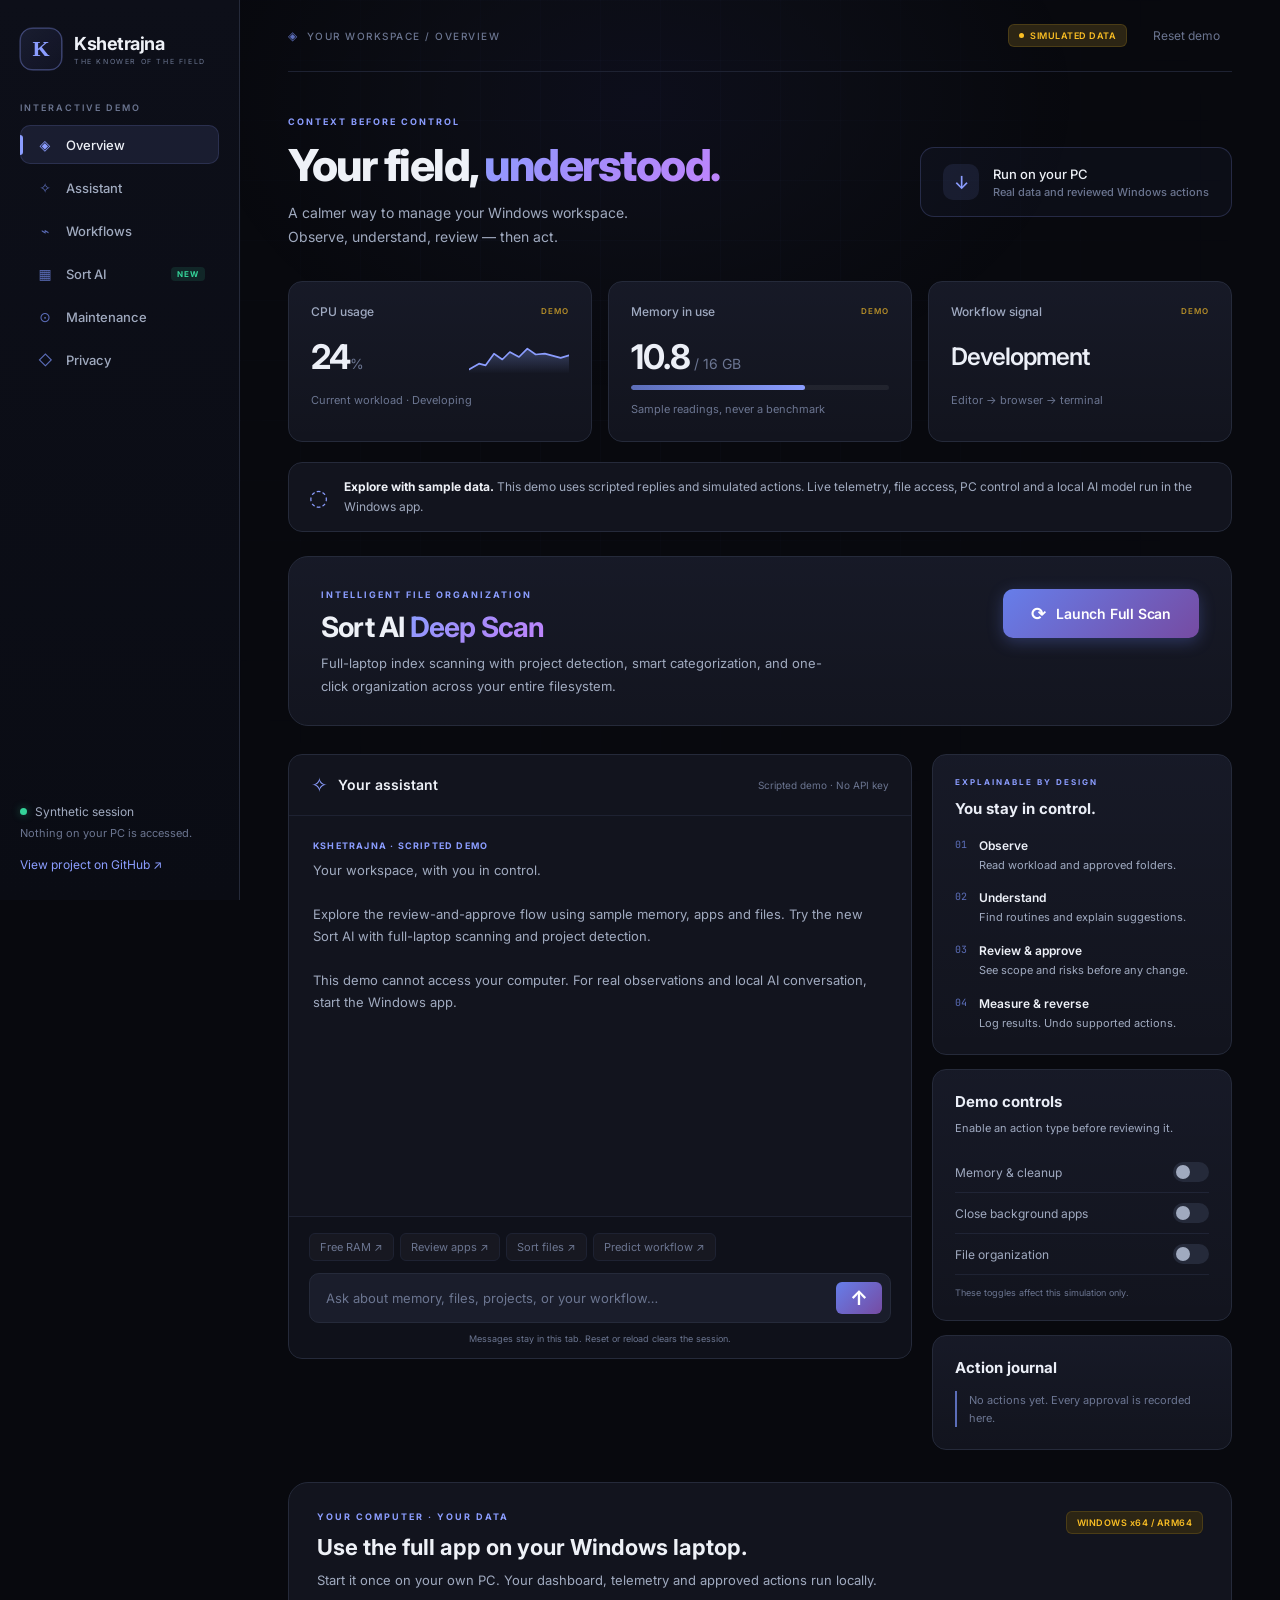
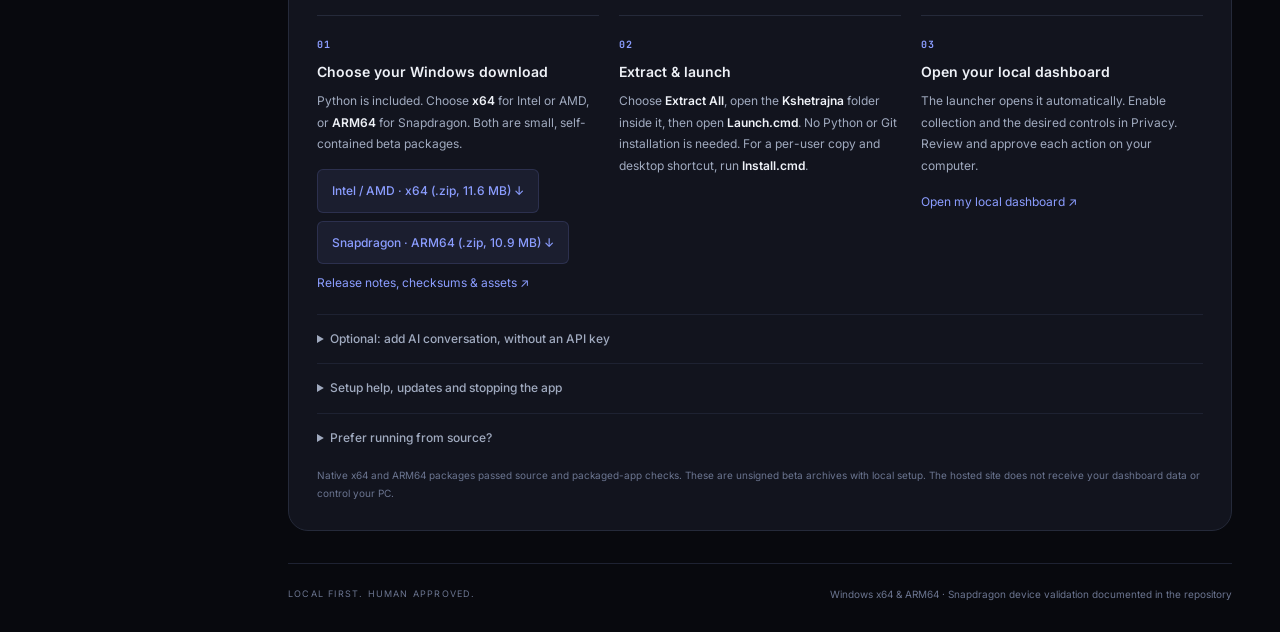
==== commit 3ae4ab2b: "fix(web-demo): Add target=_blank and download attributes to release asset links" ====
--- a/web-demo/index.html
+++ b/web-demo/index.html
@@ -742,9 +742,9 @@
           <span class="step-number">01</span>
           <h3>Choose your Windows download</h3>
           <p>Python is included. Choose <strong>x64</strong> for Intel or AMD, or <strong>ARM64</strong> for Snapdragon. Both are small, self-contained beta packages.</p>
-          <a class="download-app" href="https://github.com/Team-SankatMochan/KSHETRAJNA-OS/releases/download/v0.4.2/Kshetrajna-Windows-x64.zip">Intel / AMD · x64 ↓</a>
-          <a class="download-app" href="https://github.com/Team-SankatMochan/KSHETRAJNA-OS/releases/download/v0.4.2/Kshetrajna-Windows-arm64.zip">Snapdragon · ARM64 ↓</a>
-          <a href="https://github.com/Team-SankatMochan/KSHETRAJNA-OS/releases/tag/v0.4.2" target="_blank" rel="noopener noreferrer">Release notes & checksums ↗</a>
+          <a class="download-app" href="https://github.com/Team-SankatMochan/KSHETRAJNA-OS/releases/download/v0.4.2/Kshetrajna-Windows-x64.zip" target="_blank" rel="noopener noreferrer" download="Kshetrajna-Windows-x64.zip">Intel / AMD · x64 (.zip, 11.6 MB) ↓</a>
+          <a class="download-app" href="https://github.com/Team-SankatMochan/KSHETRAJNA-OS/releases/download/v0.4.2/Kshetrajna-Windows-arm64.zip" target="_blank" rel="noopener noreferrer" download="Kshetrajna-Windows-arm64.zip">Snapdragon · ARM64 (.zip, 10.9 MB) ↓</a>
+          <a href="https://github.com/Team-SankatMochan/KSHETRAJNA-OS/releases/tag/v0.4.2" target="_blank" rel="noopener noreferrer">Release notes, checksums & assets ↗</a>
         </article>
         <article>
           <span class="step-number">02</span>
